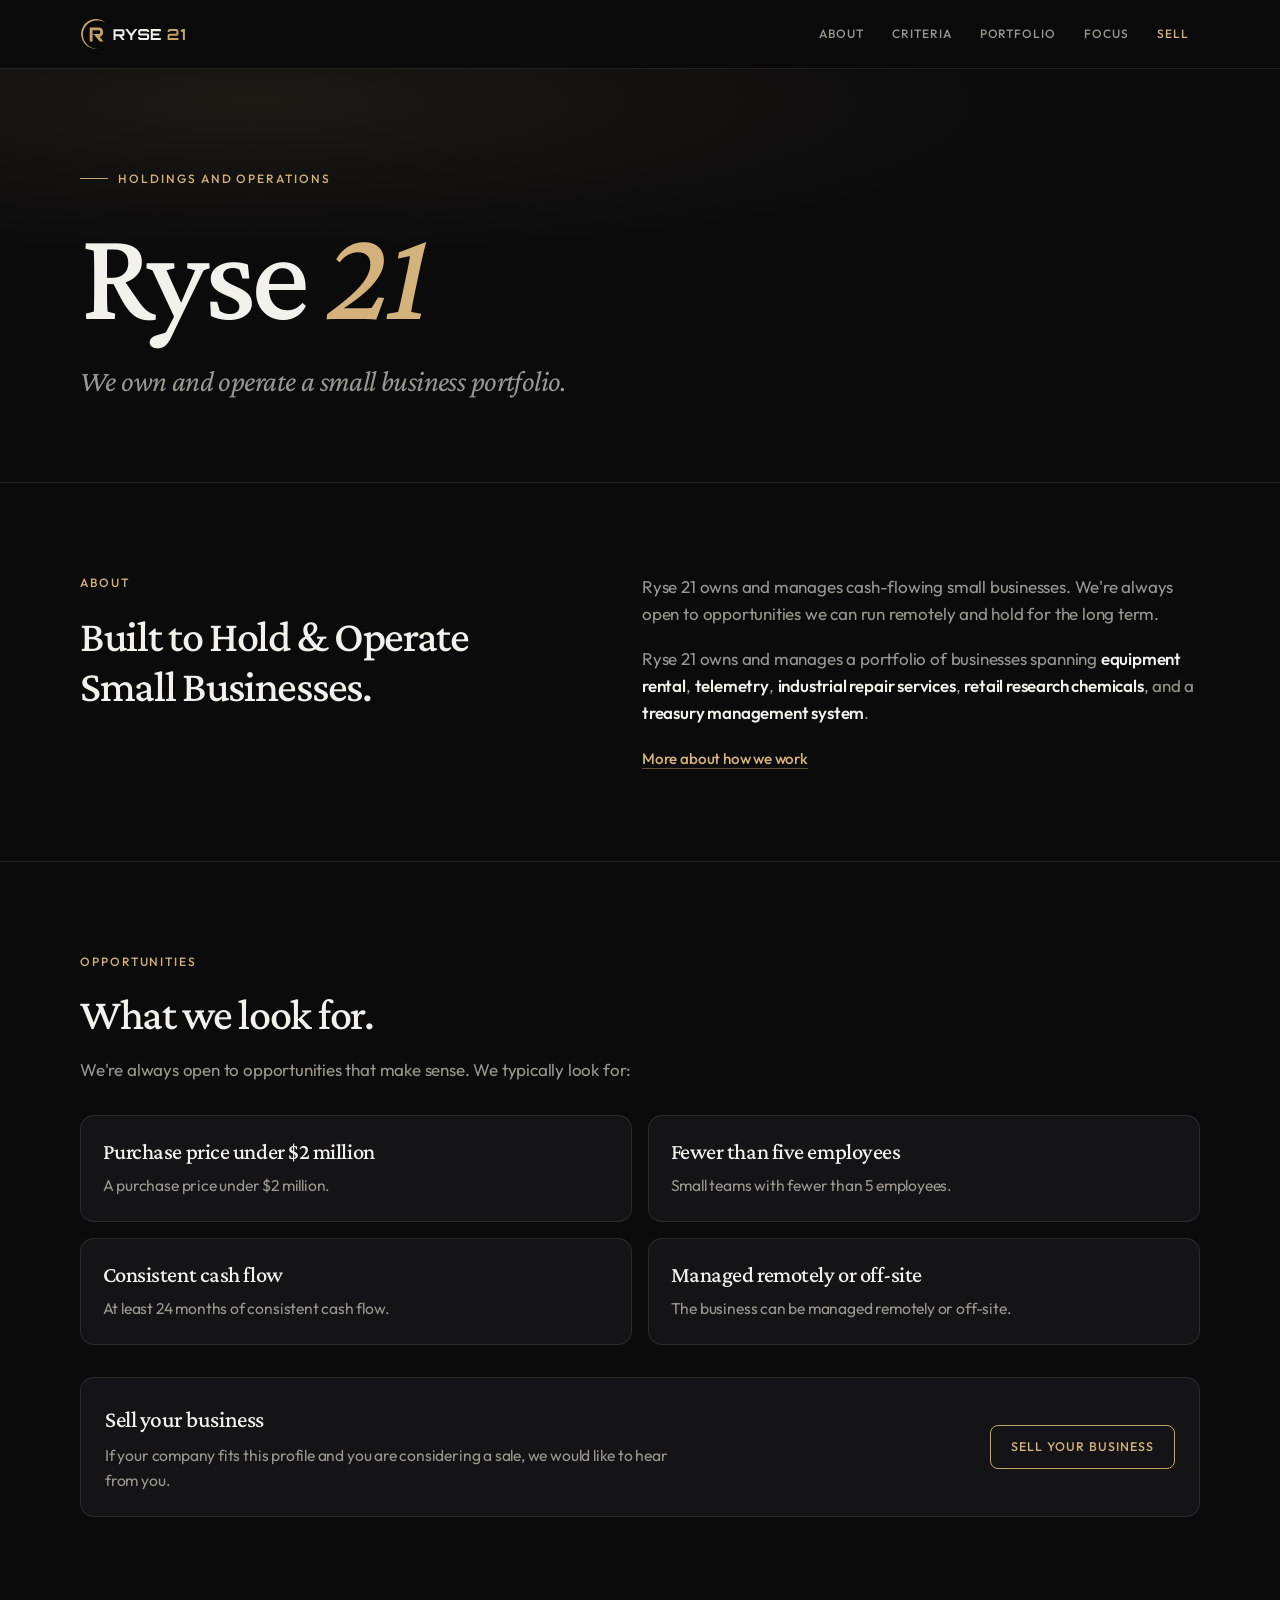
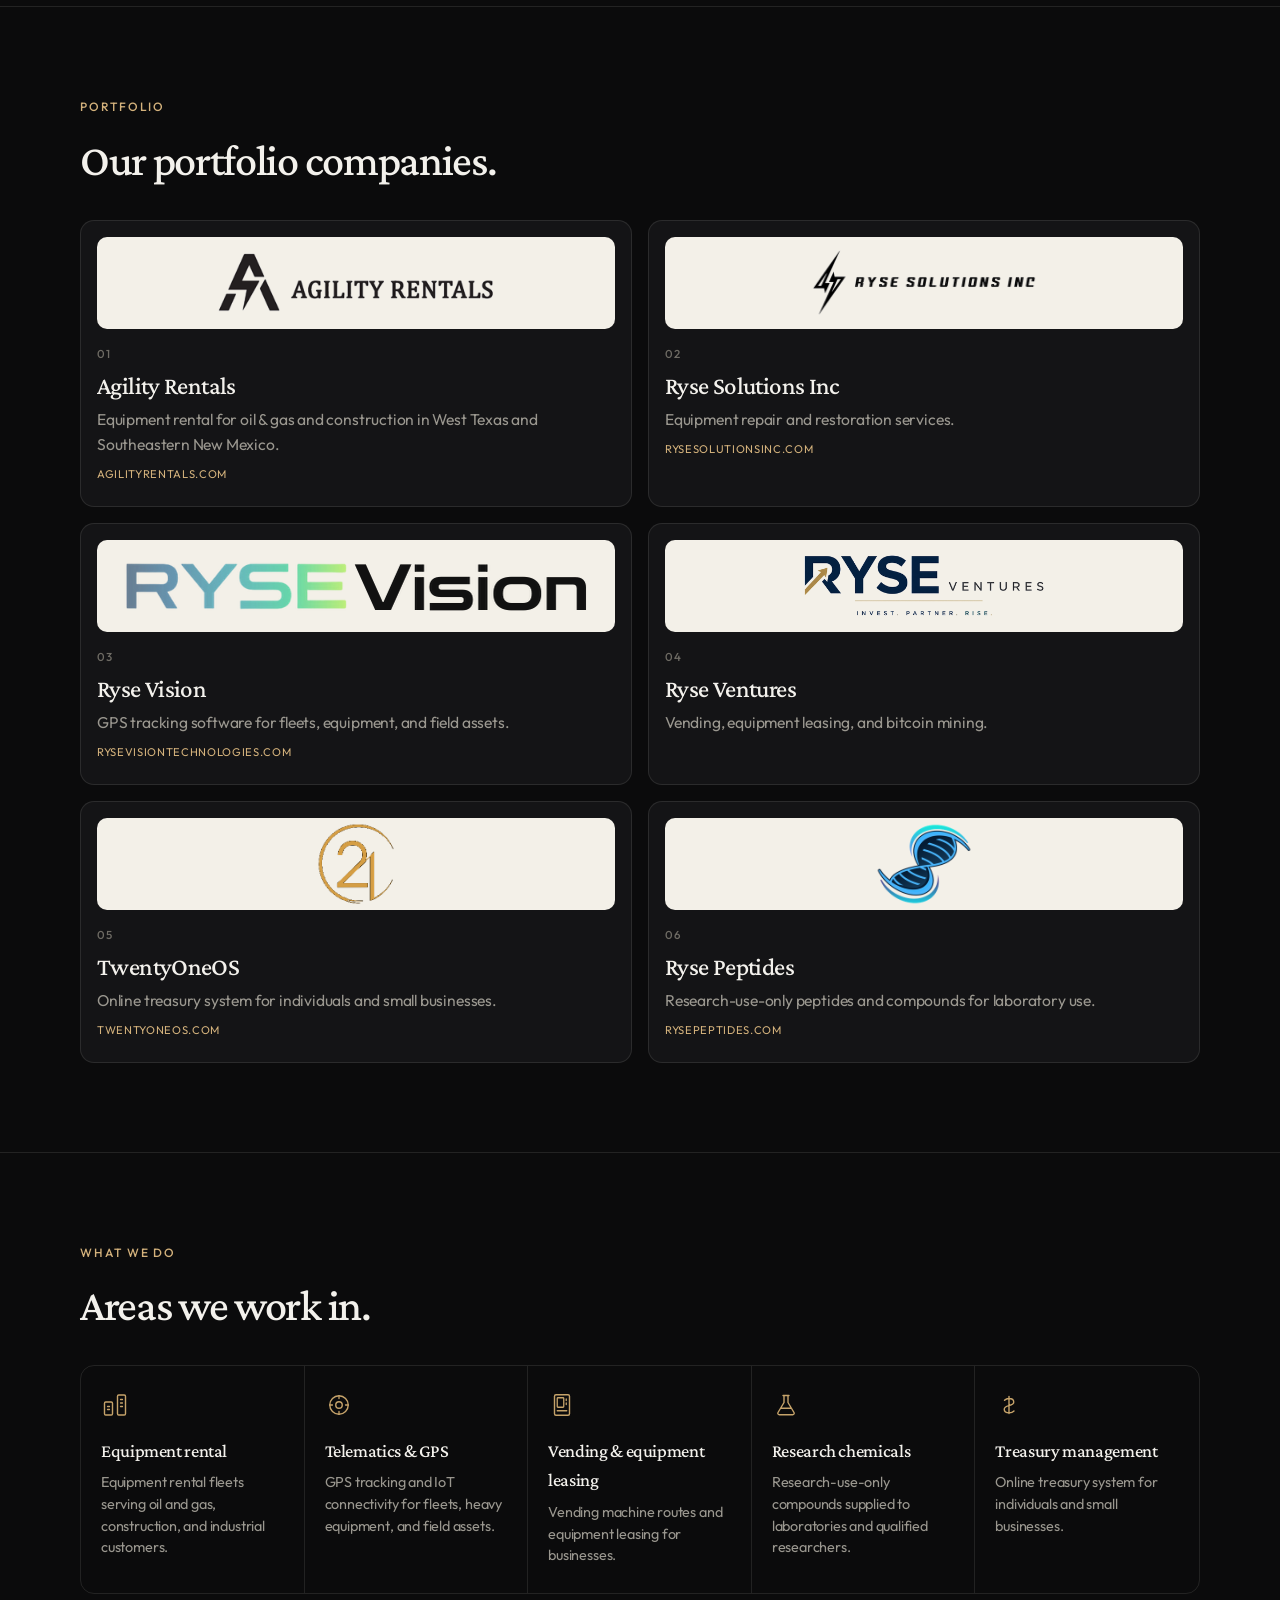
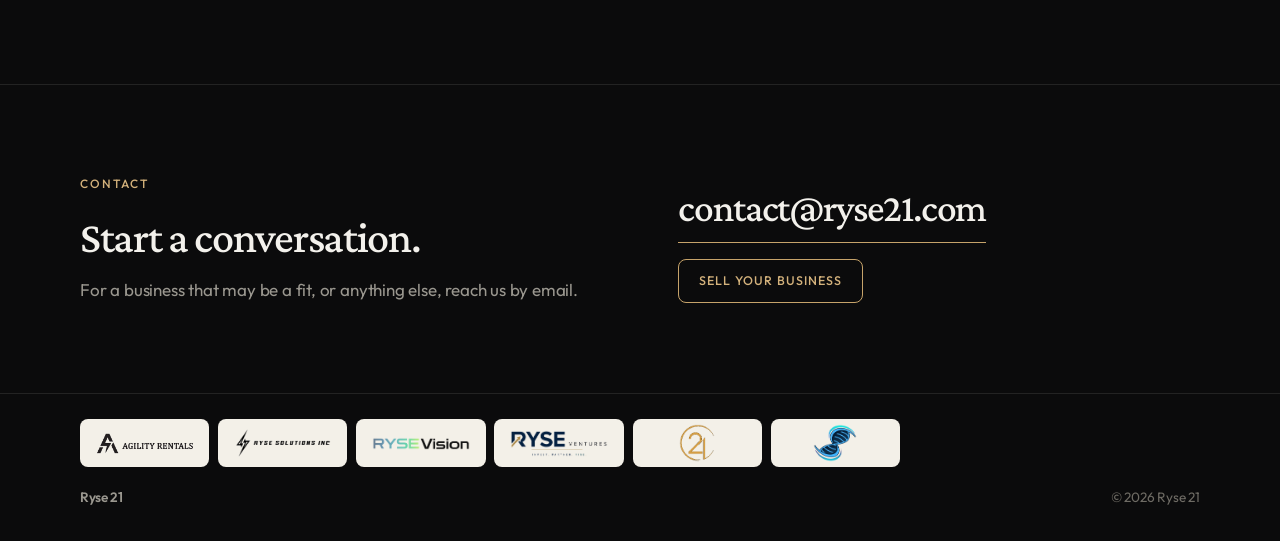
==== index.html @ 22814873 "Update tagline and about heading" ====
<!DOCTYPE html>
<html lang="en">
<head>
  <meta charset="utf-8">
  <meta name="viewport" content="width=device-width, initial-scale=1">
  <meta name="description" content="Ryse 21 owns and manages cash-flowing small businesses. We're always open to opportunities we can run remotely and hold for the long term.">
  <link rel="canonical" href="https://ryse21.com/">
  <meta property="og:title" content="Ryse 21">
  <meta property="og:description" content="Ryse 21 owns and manages cash-flowing small businesses. We're always open to opportunities we can run remotely and hold for the long term.">
  <meta property="og:url" content="https://ryse21.com/">
  <meta property="og:type" content="website">
  <meta property="og:site_name" content="Ryse 21">
  <meta name="twitter:card" content="summary">
  <meta name="twitter:title" content="Ryse 21">
  <meta name="twitter:description" content="Ryse 21 owns and manages cash-flowing small businesses. We're always open to opportunities we can run remotely and hold for the long term.">
  <title>Ryse 21</title>
  <link rel="icon" type="image/svg+xml" href="favicon.svg?v=2">
  <link rel="icon" type="image/png" sizes="32x32" href="favicon-32.png?v=2">
  <link rel="apple-touch-icon" sizes="180x180" href="apple-touch-icon.png?v=2">
  <link rel="stylesheet" href="styles.css">
</head>
<body>
  <header class="site-header">
    <div class="wrap header-inner">
      <a class="brand" href="#top" aria-label="Ryse 21 home">
        <img class="brand-logo" src="logo.svg" alt="Ryse 21" width="106" height="32">
      </a>
      <button type="button" class="nav-toggle" aria-expanded="false" aria-controls="site-nav" aria-label="Open menu">
        <span class="nav-toggle-bars" aria-hidden="true"></span>
      </button>
      <nav class="nav" id="site-nav" aria-label="Primary">
        <a href="about.html">About</a>
        <a href="#criteria">Criteria</a>
        <a href="#portfolio">Portfolio</a>
        <a href="#focus">Focus</a>
        <a class="nav-cta" href="sell.html">Sell</a>
      </nav>
    </div>
  </header>

  <main id="top">
    <section class="hero">
      <div class="wrap">
        <p class="hero-kicker">Holdings and operations</p>
        <h1 class="wordmark">Ryse <span class="num">21</span></h1>
        <p class="tagline">We own and operate a small business portfolio.</p>
      </div>
    </section>

    <section class="section" id="about">
      <div class="wrap about-grid">
        <div>
          <p class="section-label">About</p>
          <h2 class="section-title">Built to Hold &amp; Operate Small Businesses.</h2>
        </div>
        <div class="about-copy">
          <p>
            Ryse 21 owns and manages cash-flowing small businesses. We're always open to opportunities we can run remotely and hold for the long term.
          </p>
          <p>
            Ryse 21 owns and manages a portfolio of businesses spanning
            <strong>equipment rental</strong>, <strong>telemetry</strong>, <strong>industrial repair services</strong>, <strong>retail research chemicals</strong>, and a <strong>treasury management system</strong>.
          </p>
          <p><a class="text-link" href="about.html">More about how we work</a></p>
        </div>
      </div>
    </section>

    <section class="section" id="criteria">
      <div class="wrap">
        <p class="section-label">Opportunities</p>
        <h2 class="section-title">What we look for.</h2>
        <p class="criteria-lede">We're always open to opportunities that make sense. We typically look for:</p>

        <ul class="criteria-grid">
          <li class="criteria-item">
            <h3>Purchase price under $2 million</h3>
            <p>A purchase price under $2 million.</p>
          </li>
          <li class="criteria-item">
            <h3>Fewer than five employees</h3>
            <p>Small teams with fewer than 5 employees.</p>
          </li>
          <li class="criteria-item">
            <h3>Consistent cash flow</h3>
            <p>At least 24 months of consistent cash flow.</p>
          </li>
          <li class="criteria-item">
            <h3>Managed remotely or off-site</h3>
            <p>The business can be managed remotely or off-site.</p>
          </li>
        </ul>

        <div class="sell-block" id="sell">
          <div>
            <h3 class="sell-title">Sell your business</h3>
            <p>If your company fits this profile and you are considering a sale, we would like to hear from you.</p>
          </div>
          <a class="btn" href="sell.html">Sell your business</a>
        </div>
      </div>
    </section>

    <section class="section" id="portfolio">
      <div class="wrap">
        <div class="portfolio-head">
          <div>
            <p class="section-label">Portfolio</p>
            <h2 class="section-title">Our portfolio companies.</h2>
          </div>
        </div>

        <div class="cards">
          <a class="card" href="https://agilityrentals.com" rel="noopener noreferrer">
            <div class="card-logo">
              <img src="logos/agility-rentals.png" alt="Agility Rentals logo" width="350" height="83">
            </div>
            <div class="card-body">
              <span class="card-index">01</span>
              <h3>Agility Rentals</h3>
              <p>Equipment rental for oil &amp; gas and construction in West Texas and Southeastern New Mexico.</p>
              <span class="card-link">agilityrentals.com</span>
            </div>
          </a>

          <a class="card" href="https://rysesolutionsinc.com" rel="noopener noreferrer">
            <div class="card-logo">
              <img src="logos/ryse-solutions.png" alt="Ryse Solutions Inc logo" width="480" height="138">
            </div>
            <div class="card-body">
              <span class="card-index">02</span>
              <h3>Ryse Solutions Inc</h3>
              <p>Equipment repair and restoration services.</p>
              <span class="card-link">rysesolutionsinc.com</span>
            </div>
          </a>

          <a class="card" href="https://rysevisiontechnologies.com" rel="noopener noreferrer">
            <div class="card-logo">
              <img src="logos/ryse-vision.png" alt="Ryse Vision logo" width="480" height="58">
            </div>
            <div class="card-body">
              <span class="card-index">03</span>
              <h3>Ryse Vision</h3>
              <p>GPS tracking software for fleets, equipment, and field assets.</p>
              <span class="card-link">rysevisiontechnologies.com</span>
            </div>
          </a>

          <article class="card">
            <div class="card-logo">
              <img src="logos/ryse-ventures.png" alt="Ryse Ventures logo" width="480" height="146">
            </div>
            <div class="card-body">
              <span class="card-index">04</span>
              <h3>Ryse Ventures</h3>
              <p>Vending, equipment leasing, and bitcoin mining.</p>
            </div>
          </article>

          <a class="card" href="https://twentyoneos.com" rel="noopener noreferrer">
            <div class="card-logo is-dark">
              <img class="logo-square" src="logos/twentyoneos.png" alt="TwentyOneOS logo" width="189" height="200">
            </div>
            <div class="card-body">
              <span class="card-index">05</span>
              <h3>TwentyOneOS</h3>
              <p>Online treasury system for individuals and small businesses.</p>
              <span class="card-link">twentyoneos.com</span>
            </div>
          </a>

          <a class="card" href="https://rysepeptides.com" rel="noopener noreferrer">
            <div class="card-logo is-dark">
              <img class="logo-square" src="logos/ryse-peptides.png" alt="Ryse Peptides logo" width="230" height="200">
            </div>
            <div class="card-body">
              <span class="card-index">06</span>
              <h3>Ryse Peptides</h3>
              <p>Research-use-only peptides and compounds for laboratory use.</p>
              <span class="card-link">rysepeptides.com</span>
            </div>
          </a>
        </div>
      </div>
    </section>

    <section class="section" id="focus">
      <div class="wrap">
        <p class="section-label">What we do</p>
        <h2 class="section-title">Areas we work in.</h2>

        <div class="focus-grid">
          <article class="focus-item">
            <svg class="focus-icon" viewBox="0 0 28 28" fill="none" aria-hidden="true">
              <rect x="3.5" y="11" width="8" height="13" rx="1.25" stroke="currentColor" stroke-width="1.4"/>
              <rect x="16.5" y="4" width="8" height="20" rx="1.25" stroke="currentColor" stroke-width="1.4"/>
              <path d="M6.5 15.5H8.5M6.5 18.5H8.5M19.5 8.5H21.5M19.5 12H21.5M19.5 15.5H21.5" stroke="currentColor" stroke-width="1.3" stroke-linecap="round"/>
            </svg>
            <h3>Equipment rental</h3>
            <p>Equipment rental fleets serving oil and gas, construction, and industrial customers.</p>
          </article>

          <article class="focus-item">
            <svg class="focus-icon" viewBox="0 0 28 28" fill="none" aria-hidden="true">
              <circle cx="14" cy="14" r="9.25" stroke="currentColor" stroke-width="1.4"/>
              <circle cx="14" cy="14" r="3.25" stroke="currentColor" stroke-width="1.4"/>
              <path d="M14 4.75V7.5M14 20.5V23.25M4.75 14H7.5M20.5 14H23.25" stroke="currentColor" stroke-width="1.3" stroke-linecap="round"/>
            </svg>
            <h3>Telematics &amp; GPS</h3>
            <p>GPS tracking and IoT connectivity for fleets, heavy equipment, and field assets.</p>
          </article>

          <article class="focus-item">
            <svg class="focus-icon" viewBox="0 0 28 28" fill="none" aria-hidden="true">
              <rect x="6.5" y="3.75" width="15" height="20.5" rx="1.5" stroke="currentColor" stroke-width="1.4"/>
              <rect x="9.25" y="6.75" width="6.5" height="9.5" rx="0.75" stroke="currentColor" stroke-width="1.3"/>
              <path d="M18.25 8V9.5M18.25 12V13.5M9.25 19.75H18.75" stroke="currentColor" stroke-width="1.3" stroke-linecap="round"/>
            </svg>
            <h3>Vending &amp; equipment leasing</h3>
            <p>Vending machine routes and equipment leasing for businesses.</p>
          </article>

          <article class="focus-item">
            <svg class="focus-icon" viewBox="0 0 28 28" fill="none" aria-hidden="true">
              <path d="M11 4.5H17M12 4.5V11.5L6 21.5A1.5 1.5 0 0 0 7.3 23.75H20.7A1.5 1.5 0 0 0 22 21.5L16 11.5V4.5M8.6 17.25H19.4" stroke="currentColor" stroke-width="1.4" stroke-linecap="round" stroke-linejoin="round"/>
            </svg>
            <h3>Research chemicals</h3>
            <p>Research-use-only compounds supplied to laboratories and qualified researchers.</p>
          </article>

          <article class="focus-item">
            <svg class="focus-icon" viewBox="0 0 28 28" fill="none" aria-hidden="true">
              <path d="M14 5.5V22.5M9.5 9.25c1.1-1.15 2.55-1.75 4.5-1.75 2.85 0 4.75 1.45 4.75 3.55 0 4.85-9.5 2.3-9.5 7.15 0 2.15 2.05 3.7 5 3.7 2.05 0 3.6-.65 4.75-1.85" stroke="currentColor" stroke-width="1.4" stroke-linecap="round"/>
            </svg>
            <h3>Treasury management</h3>
            <p>Online treasury system for individuals and small businesses.</p>
          </article>
        </div>
      </div>
    </section>

    <section class="section" id="contact">
      <div class="wrap contact-block">
        <div>
          <p class="section-label">Contact</p>
          <h2 class="section-title">Start a conversation.</h2>
          <p class="contact-lede">For a business that may be a fit, or anything else, reach us by email.</p>
        </div>
        <div class="contact-actions">
          <a class="email-link" href="mailto:contact@ryse21.com">contact@ryse21.com</a>
          <a class="btn" href="sell.html">Sell your business</a>
        </div>
      </div>
    </section>
  </main>

  <footer class="site-footer">
    <div class="wrap">
      <div class="footer-logos" aria-label="Our portfolio companies">
        <span class="footer-logo-tile"><img src="logos/agility-rentals.png" alt="Agility Rentals" width="350" height="83"></span>
        <span class="footer-logo-tile"><img src="logos/ryse-solutions.png" alt="Ryse Solutions Inc" width="480" height="138"></span>
        <span class="footer-logo-tile"><img src="logos/ryse-vision.png" alt="Ryse Vision" width="480" height="58"></span>
        <span class="footer-logo-tile"><img src="logos/ryse-ventures.png" alt="Ryse Ventures" width="480" height="146"></span>
        <span class="footer-logo-tile is-dark"><img class="logo-square" src="logos/twentyoneos.png" alt="TwentyOneOS" width="189" height="200"></span>
        <span class="footer-logo-tile is-dark"><img class="logo-square" src="logos/ryse-peptides.png" alt="Ryse Peptides" width="230" height="200"></span>
      </div>
      <div class="footer-inner">
        <span class="footer-brand">Ryse 21</span>
        <p>&copy; 2026 Ryse 21</p>
      </div>
    </div>
  </footer>
  <script>
    (function () {
      var header = document.querySelector(".site-header");
      var btn = document.querySelector(".nav-toggle");
      var nav = document.getElementById("site-nav");
      if (!header || !btn || !nav) return;
      function setOpen(open) {
        header.classList.toggle("is-nav-open", open);
        btn.setAttribute("aria-expanded", open ? "true" : "false");
        btn.setAttribute("aria-label", open ? "Close menu" : "Open menu");
      }
      btn.addEventListener("click", function () {
        setOpen(btn.getAttribute("aria-expanded") !== "true");
      });
      nav.querySelectorAll("a").forEach(function (link) {
        link.addEventListener("click", function () { setOpen(false); });
      });
    })();
  </script>
  <script data-goatcounter="https://ryse21.goatcounter.com/count" async src="//gc.zgo.at/count.js"></script>
</body>
</html>
---- styles.css ----
/* Ryse 21 — draft site styles. Plain CSS, no build step. */

@font-face {
  font-family: "Outfit";
  src: url("fonts/Outfit-Variable.ttf") format("truetype");
  font-weight: 100 900;
  font-style: normal;
  font-display: swap;
}

@font-face {
  font-family: "Crimson Pro";
  src: url("fonts/CrimsonPro-Variable.ttf") format("truetype");
  font-weight: 200 900;
  font-style: normal;
  font-display: swap;
}

@font-face {
  font-family: "Crimson Pro";
  src: url("fonts/CrimsonPro-Italic-Variable.ttf") format("truetype");
  font-weight: 200 900;
  font-style: italic;
  font-display: swap;
}

:root {
  --bg: #0b0b0c;
  --bg-elev: #141416;
  --bg-elev-hover: #1b1b1e;
  --ink: #f3f1ec;
  --ink-muted: #9a978f;
  --ink-soft: #6e6b64;
  --line: rgba(243, 241, 236, 0.1);
  --line-strong: rgba(243, 241, 236, 0.18);
  --gold: #c6a36a;
  --gold-text: #d4b27c;
  --tile: #f3f0e8;
  --tile-dark: #0c0c0e;
  --max: 1120px;
  --pad: clamp(1.15rem, 4.5vw, 2.5rem);
  --font-display: "Crimson Pro", "Instrument Serif", Georgia, serif;
  --font-body: "Outfit", "Geist", "Instrument Sans", system-ui, sans-serif;
}

*,
*::before,
*::after {
  box-sizing: border-box;
  margin: 0;
  padding: 0;
}

html {
  scroll-behavior: smooth;
  overflow-x: clip;
}

body {
  background: var(--bg);
  color: var(--ink);
  font-family: var(--font-body);
  font-size: 17px;
  line-height: 1.6;
  letter-spacing: -0.011em;
  -webkit-font-smoothing: antialiased;
  text-rendering: optimizeLegibility;
  overflow-x: clip;
  min-width: 0;
}

img,
svg {
  display: block;
  max-width: 100%;
  height: auto;
}

a {
  color: inherit;
  text-decoration: none;
}

.wrap {
  width: min(var(--max), calc(100% - var(--pad) * 2));
  margin-inline: auto;
  min-width: 0;
}

/* Header */

.site-header {
  position: sticky;
  top: 0;
  z-index: 20;
  backdrop-filter: blur(16px);
  -webkit-backdrop-filter: blur(16px);
  background: rgba(11, 11, 12, 0.86);
  border-bottom: 1px solid var(--line);
}

.header-inner {
  display: flex;
  align-items: center;
  justify-content: space-between;
  min-height: 4.25rem;
  gap: 1rem;
  position: relative;
}

.brand {
  display: inline-flex;
  align-items: center;
  min-height: 44px;
  flex-shrink: 0;
}

.brand-logo {
  height: 32px;
  width: auto;
  flex-shrink: 0;
}

.nav-toggle {
  display: none;
  cursor: pointer;
  width: 44px;
  height: 44px;
  align-items: center;
  justify-content: center;
  border-radius: 8px;
  border: 1px solid var(--line);
  background: transparent;
  color: var(--ink);
  padding: 0;
  flex-shrink: 0;
}

.nav-toggle-bars,
.nav-toggle-bars::before,
.nav-toggle-bars::after {
  display: block;
  width: 18px;
  height: 1.5px;
  background: var(--ink);
  border-radius: 1px;
  position: relative;
}

.nav-toggle-bars::before,
.nav-toggle-bars::after {
  content: "";
  position: absolute;
  left: 0;
}

.nav-toggle-bars::before { top: -6px; }
.nav-toggle-bars::after { top: 6px; }

.site-header.is-nav-open .nav-toggle-bars { background: transparent; }
.site-header.is-nav-open .nav-toggle-bars::before {
  top: 0;
  transform: rotate(45deg);
}
.site-header.is-nav-open .nav-toggle-bars::after {
  top: 0;
  transform: rotate(-45deg);
}

.nav {
  display: flex;
  align-items: center;
  gap: 0.35rem 0.35rem;
}

.nav a {
  display: inline-flex;
  align-items: center;
  justify-content: center;
  min-height: 44px;
  padding: 0.35rem 0.7rem;
  font-size: 0.75rem;
  font-weight: 500;
  letter-spacing: 0.08em;
  text-transform: uppercase;
  color: var(--ink-muted);
  transition: color 0.2s ease;
  white-space: nowrap;
}

.nav a:hover,
.nav a:focus-visible {
  color: var(--ink);
}

.nav-cta {
  color: var(--gold-text) !important;
}

/* Hero */

.hero {
  position: relative;
  overflow: hidden;
  padding: clamp(3.5rem, 10vh, 7.25rem) 0 clamp(3.25rem, 9vh, 6.5rem);
  border-bottom: 1px solid var(--line);
}

.hero::before {
  content: "";
  position: absolute;
  inset: -20% 10% auto -10%;
  height: 70%;
  background: radial-gradient(ellipse at 30% 40%, rgba(198, 163, 106, 0.09), transparent 62%);
  pointer-events: none;
}

.hero-kicker {
  display: inline-flex;
  align-items: center;
  gap: 0.65rem;
  margin-bottom: 1.5rem;
  font-size: 0.75rem;
  font-weight: 500;
  letter-spacing: 0.16em;
  text-transform: uppercase;
  color: var(--gold-text);
}

.hero-kicker::before {
  content: "";
  width: 1.75rem;
  height: 1px;
  background: var(--gold);
  flex-shrink: 0;
}

.wordmark {
  font-family: var(--font-display);
  font-weight: 500;
  font-size: clamp(3.15rem, 14vw, 8.25rem);
  line-height: 0.95;
  letter-spacing: -0.035em;
  color: var(--ink);
  overflow-wrap: anywhere;
}

.wordmark .num {
  color: var(--gold-text);
  font-style: italic;
  font-weight: 500;
}

.tagline {
  margin-top: 1.5rem;
  max-width: 22em;
  font-family: var(--font-display);
  font-weight: 400;
  font-style: italic;
  font-size: clamp(1.25rem, 3.6vw, 1.85rem);
  line-height: 1.35;
  letter-spacing: -0.02em;
  color: var(--ink-muted);
}

/* Sections */

.section {
  padding: clamp(3.15rem, 7vw, 5.75rem) 0;
  border-bottom: 1px solid var(--line);
}

.section-label {
  margin-bottom: 1.15rem;
  font-size: 0.75rem;
  font-weight: 500;
  letter-spacing: 0.16em;
  text-transform: uppercase;
  color: var(--gold-text);
}

.section-title {
  font-family: var(--font-display);
  font-weight: 500;
  font-size: clamp(1.7rem, 4.2vw, 2.75rem);
  line-height: 1.15;
  letter-spacing: -0.03em;
  overflow-wrap: break-word;
}

/* About */

.about-grid {
  display: grid;
  grid-template-columns: 1fr 1.15fr;
  gap: clamp(1.5rem, 6vw, 5rem);
  align-items: start;
}

.about-copy p {
  color: var(--ink-muted);
  font-size: 1.0625rem;
  max-width: 38em;
}

.about-copy p + p {
  margin-top: 1.1rem;
}

.about-copy strong {
  color: var(--ink);
  font-weight: 550;
}

/* Criteria */

.criteria-lede {
  margin-top: 1rem;
  max-width: 38em;
  color: var(--ink-muted);
  font-size: 1.0625rem;
}

.criteria-grid {
  list-style: none;
  display: grid;
  grid-template-columns: repeat(2, 1fr);
  gap: 1rem;
  margin-top: 2rem;
}

.criteria-item {
  background: var(--bg-elev);
  border: 1px solid var(--line);
  border-radius: 14px;
  padding: 1.35rem 1.35rem 1.45rem;
  min-width: 0;
}

.criteria-item h3 {
  font-family: var(--font-display);
  font-weight: 500;
  font-size: clamp(1.15rem, 2.4vw, 1.4rem);
  letter-spacing: -0.02em;
  line-height: 1.25;
  margin-bottom: 0.45rem;
}

.criteria-item p {
  color: var(--ink-muted);
  font-size: 0.98rem;
}

.sell-block {
  display: flex;
  align-items: center;
  justify-content: space-between;
  gap: 1.25rem 2rem;
  margin-top: 2rem;
  padding: 1.4rem 1.5rem;
  background: var(--bg-elev);
  border: 1px solid var(--line);
  border-radius: 14px;
}

.sell-title {
  font-family: var(--font-display);
  font-weight: 500;
  font-size: 1.45rem;
  letter-spacing: -0.02em;
  margin-bottom: 0.35rem;
}

.sell-block p {
  color: var(--ink-muted);
  font-size: 0.98rem;
  max-width: 36em;
}

.btn {
  display: inline-flex;
  align-items: center;
  justify-content: center;
  min-height: 44px;
  padding: 0.7rem 1.25rem;
  border: 1px solid var(--gold);
  border-radius: 8px;
  color: var(--gold-text);
  font-size: 0.78rem;
  font-weight: 500;
  letter-spacing: 0.08em;
  text-transform: uppercase;
  white-space: nowrap;
  flex-shrink: 0;
  transition: background 0.2s ease, color 0.2s ease;
}

.btn:hover,
.btn:focus-visible {
  background: var(--gold);
  color: #16140f;
}

/* Portfolio */

.portfolio-head {
  display: flex;
  justify-content: space-between;
  align-items: end;
  gap: 1.25rem 2rem;
  margin-bottom: 2.15rem;
}

.portfolio-lede {
  max-width: 26em;
  color: var(--ink-muted);
  font-size: 1rem;
}

.cards {
  display: grid;
  grid-template-columns: repeat(2, 1fr);
  gap: 1rem;
}

.card {
  background: var(--bg-elev);
  border: 1px solid var(--line);
  border-radius: 14px;
  padding: 1rem 1rem 1.35rem;
  min-width: 0;
  display: flex;
  flex-direction: column;
  gap: 1.05rem;
  transition: border-color 0.2s ease, background 0.2s ease;
}

a.card:hover,
a.card:focus-visible {
  background: var(--bg-elev-hover);
  border-color: var(--line-strong);
}

.card-logo,
.card-logo.is-dark {
  display: flex;
  align-items: center;
  justify-content: center;
  height: 5.75rem;
  padding: 0.7rem 0.9rem;
  border-radius: 10px;
  background: #f3f0e8;
  overflow: hidden;
}

.card-logo img {
  max-width: 100%;
  max-height: 4.15rem;
  width: auto;
  height: auto;
  object-fit: contain;
}

.card-index {
  display: block;
  margin-bottom: 0.45rem;
  font-size: 0.72rem;
  font-weight: 500;
  letter-spacing: 0.12em;
  color: var(--ink-soft);
}

.card h3 {
  font-family: var(--font-display);
  font-weight: 500;
  font-size: clamp(1.25rem, 2.4vw, 1.55rem);
  letter-spacing: -0.025em;
  line-height: 1.2;
}

.card p {
  margin-top: 0.4rem;
  color: var(--ink-muted);
  font-size: 0.98rem;
  overflow-wrap: break-word;
}

.card-link {
  display: block;
  margin-top: 0.55rem;
  font-size: 0.7rem;
  font-style: normal;
  letter-spacing: 0.06em;
  text-transform: uppercase;
  color: var(--gold-text);
  overflow-wrap: anywhere;
}

/* Focus */

.focus-grid {
  display: grid;
  grid-template-columns: repeat(4, 1fr);
  gap: 0;
  margin-top: 2.15rem;
  border: 1px solid var(--line);
  border-radius: 14px;
  overflow: hidden;
}

.focus-item {
  padding: 1.55rem 1.25rem 1.65rem;
  border-right: 1px solid var(--line);
  min-width: 0;
}

.focus-item:last-child {
  border-right: none;
}

.focus-icon {
  width: 28px;
  height: 28px;
  margin-bottom: 1.1rem;
  color: var(--gold);
}

.focus-item h3 {
  font-family: var(--font-display);
  font-weight: 500;
  font-size: 1.15rem;
  letter-spacing: -0.02em;
  margin-bottom: 0.4rem;
}

.focus-item p {
  color: var(--ink-muted);
  font-size: 0.9rem;
  line-height: 1.5;
}

/* Contact */

.contact-block {
  display: grid;
  grid-template-columns: 1fr 1fr;
  gap: clamp(1.5rem, 6vw, 5rem);
  align-items: end;
}

.contact-lede {
  margin-top: 0.85rem;
  color: var(--ink-muted);
  max-width: 32em;
}

.contact-actions {
  display: flex;
  flex-direction: column;
  align-items: flex-start;
  gap: 1rem;
  min-width: 0;
}

.email-link {
  display: inline-flex;
  align-items: center;
  min-height: 44px;
  font-family: var(--font-display);
  font-weight: 500;
  font-size: clamp(1.35rem, 5.5vw, 2.45rem);
  letter-spacing: -0.03em;
  color: var(--ink);
  border-bottom: 1px solid var(--gold);
  padding: 0.15rem 0;
  transition: color 0.2s ease;
  overflow-wrap: anywhere;
  max-width: 100%;
}

.email-link:hover,
.email-link:focus-visible {
  color: var(--gold-text);
}

/* Footer */

.site-footer {
  padding: 1.6rem 0 2rem;
}

.footer-logos {
  display: flex;
  flex-wrap: wrap;
  align-items: center;
  gap: 0.55rem;
  margin-bottom: 1.25rem;
}

.footer-logo-tile,
.footer-logo-tile.is-dark {
  display: inline-flex;
  align-items: center;
  justify-content: center;
  height: 44px;
  min-width: 72px;
  padding: 0.35rem 0.55rem;
  background: #f3f0e8;
  border-radius: 8px;
}

.footer-logo-tile img {
  max-height: 28px;
  max-width: 92px;
  width: auto;
  height: auto;
  object-fit: contain;
}

.footer-inner {
  display: flex;
  justify-content: space-between;
  align-items: center;
  gap: 1rem;
  color: var(--ink-soft);
  font-size: 0.85rem;
}

.footer-brand {
  font-family: var(--font-body);
  font-weight: 600;
  letter-spacing: -0.03em;
  color: var(--ink-muted);
}

/* Responsive */

@media (max-width: 900px) {
  .about-grid,
  .contact-block,
  .criteria-grid,
  .portfolio-head {
    grid-template-columns: 1fr;
  }

  .portfolio-head {
    flex-direction: column;
    align-items: flex-start;
  }

  .focus-grid {
    grid-template-columns: 1fr 1fr;
  }

  .focus-item:nth-child(2n) {
    border-right: none;
  }

  .focus-item:nth-child(1),
  .focus-item:nth-child(2) {
    border-bottom: 1px solid var(--line);
  }

  .sell-block {
    flex-direction: column;
    align-items: flex-start;
  }

  .nav-toggle {
    display: inline-flex;
  }

  .nav {
    display: none;
    position: absolute;
    top: 100%;
    left: 50%;
    transform: translateX(-50%);
    width: 100vw;
    flex-direction: column;
    align-items: stretch;
    gap: 0;
    padding: 0.5rem var(--pad) 0.85rem;
    background: #101012;
    border-bottom: 1px solid var(--line);
    box-shadow: 0 16px 32px rgba(0, 0, 0, 0.45);
    z-index: 30;
  }

  .site-header.is-nav-open .nav {
    display: flex;
  }

  .site-header.is-nav-open {
    background: #0b0b0c;
  }

  .nav a {
    justify-content: flex-start;
    min-height: 48px;
    width: 100%;
    padding: 0.75rem 0.15rem;
    border-bottom: 1px solid var(--line);
    font-size: 0.85rem;
  }

  .nav a:last-child {
    border-bottom: none;
  }
}

@media (max-width: 700px) {
  .cards,
  .focus-grid,
  .criteria-grid {
    grid-template-columns: 1fr;
  }

  .focus-item {
    border-right: none;
    border-bottom: 1px solid var(--line);
  }

  .focus-item:last-child {
    border-bottom: none;
  }

  .wordmark {
    font-size: clamp(3rem, 17vw, 4.75rem);
  }

  .tagline {
    max-width: none;
  }

  .footer-inner {
    flex-direction: column;
    align-items: flex-start;
  }

  .btn {
    width: 100%;
  }
}

@media (prefers-reduced-motion: reduce) {
  html {
    scroll-behavior: auto;
  }
}

/* Square logos: fill more of the tile so they read the same size as wide logos */
.card-logo img.logo-square {
  max-height: 5.25rem;
}
.card-logo:has(img.logo-square) {
  padding-top: 0.25rem;
  padding-bottom: 0.25rem;
}
.footer-logo-tile img.logo-square {
  max-height: 38px;
}
.footer-logo-tile:has(img.logo-square) {
  padding-top: 3px;
  padding-bottom: 3px;
}

/* Footer: equal-size logo tiles */
.footer-logos {
  display: grid;
  grid-template-columns: repeat(6, minmax(0, 1fr));
  max-width: 820px;
}
.footer-logo-tile,
.footer-logo-tile.is-dark {
  width: 100%;
  min-width: 0;
  height: 48px;
}
.footer-logo-tile img {
  max-width: 88%;
}
@media (max-width: 640px) {
  .footer-logos {
    grid-template-columns: repeat(3, minmax(0, 1fr));
  }
}

/* Focus grid with five areas */
.focus-grid {
  grid-template-columns: repeat(5, 1fr);
}
@media (max-width: 900px) {
  .focus-grid {
    grid-template-columns: 1fr 1fr;
  }
  .focus-item:nth-child(3),
  .focus-item:nth-child(4) {
    border-bottom: 1px solid var(--line);
  }
  .focus-item:nth-child(5) {
    grid-column: 1 / -1;
  }
}
@media (max-width: 700px) {
  .focus-grid {
    grid-template-columns: 1fr;
  }
  .focus-item:nth-child(5) {
    grid-column: auto;
  }
}

/* Interior pages */

.page-hero {
  padding: clamp(2.5rem, 7vh, 4.5rem) 0 clamp(2.25rem, 6vh, 3.75rem);
}

.page-title {
  font-family: var(--font-display);
  font-weight: 500;
  font-size: clamp(2rem, 5.5vw, 3.5rem);
  line-height: 1.1;
  letter-spacing: -0.03em;
  overflow-wrap: break-word;
}

.page-lede {
  margin-top: 1.15rem;
  max-width: 36em;
  color: var(--ink-muted);
  font-size: 1.0625rem;
}

.page-prose {
  max-width: 42rem;
}

.page-prose p {
  margin-top: 1.1rem;
  color: var(--ink-muted);
  font-size: 1.0625rem;
}

.page-prose .section-title {
  margin-bottom: 0.25rem;
}

.text-link {
  color: var(--gold-text);
  border-bottom: 1px solid rgba(198, 163, 106, 0.45);
  font-size: 0.95rem;
  font-weight: 500;
}

.text-link:hover,
.text-link:focus-visible {
  color: var(--ink);
  border-bottom-color: var(--gold);
}

.nav a[aria-current="page"] {
  color: var(--ink);
}

/* Sell form */

.form-wrap {
  max-width: 44rem;
}

.form-grid {
  display: grid;
  grid-template-columns: 1fr 1fr;
  gap: 1.1rem 1.25rem;
}

.form-field {
  display: flex;
  flex-direction: column;
  gap: 0.4rem;
  min-width: 0;
}

.form-field-full {
  grid-column: 1 / -1;
}

.form-field label {
  font-size: 0.72rem;
  font-weight: 500;
  letter-spacing: 0.08em;
  text-transform: uppercase;
  color: var(--ink-muted);
}

.form-optional {
  font-weight: 400;
  letter-spacing: 0.02em;
  text-transform: none;
  color: var(--ink-soft);
}

.sell-form input,
.sell-form select,
.sell-form textarea {
  width: 100%;
  min-height: 44px;
  padding: 0.7rem 0.85rem;
  background: var(--bg-elev);
  border: 1px solid var(--line);
  border-radius: 8px;
  color: var(--ink);
  font-family: var(--font-body);
  font-size: 1rem;
  letter-spacing: -0.011em;
  color-scheme: dark;
}

.sell-form textarea {
  min-height: 8.5rem;
  resize: vertical;
  line-height: 1.5;
}

.sell-form input:focus,
.sell-form select:focus,
.sell-form textarea:focus {
  outline: none;
  border-color: var(--gold);
}

.sell-form.is-validated input:invalid,
.sell-form.is-validated select:invalid,
.sell-form.is-validated textarea:invalid {
  border-color: #c47a6a;
}

.form-note {
  margin-top: 1.25rem;
  color: var(--ink-soft);
  font-size: 0.92rem;
  max-width: 40em;
}

.form-error {
  margin-top: 0.75rem;
  color: #e0a090;
  font-size: 0.92rem;
}

.form-actions {
  margin-top: 1.35rem;
}

@media (max-width: 700px) {
  .form-grid {
    grid-template-columns: 1fr;
  }
}
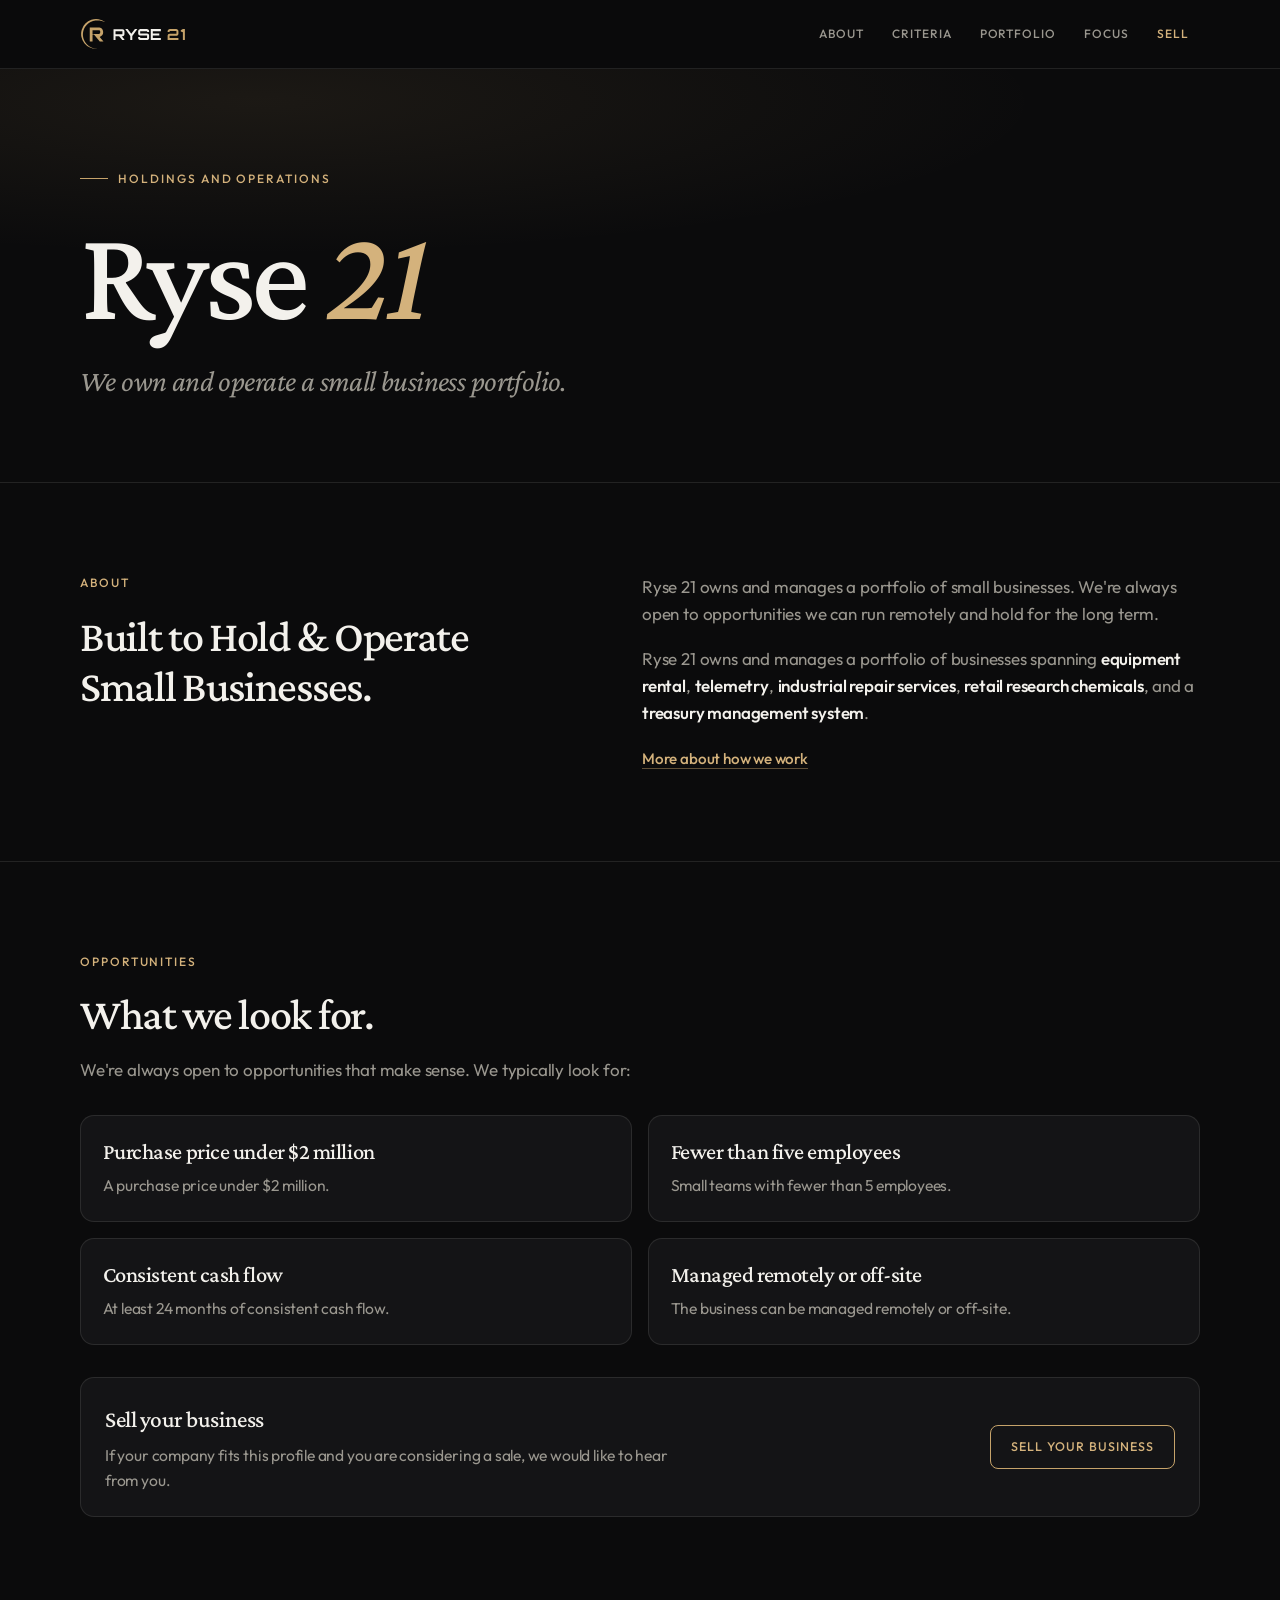
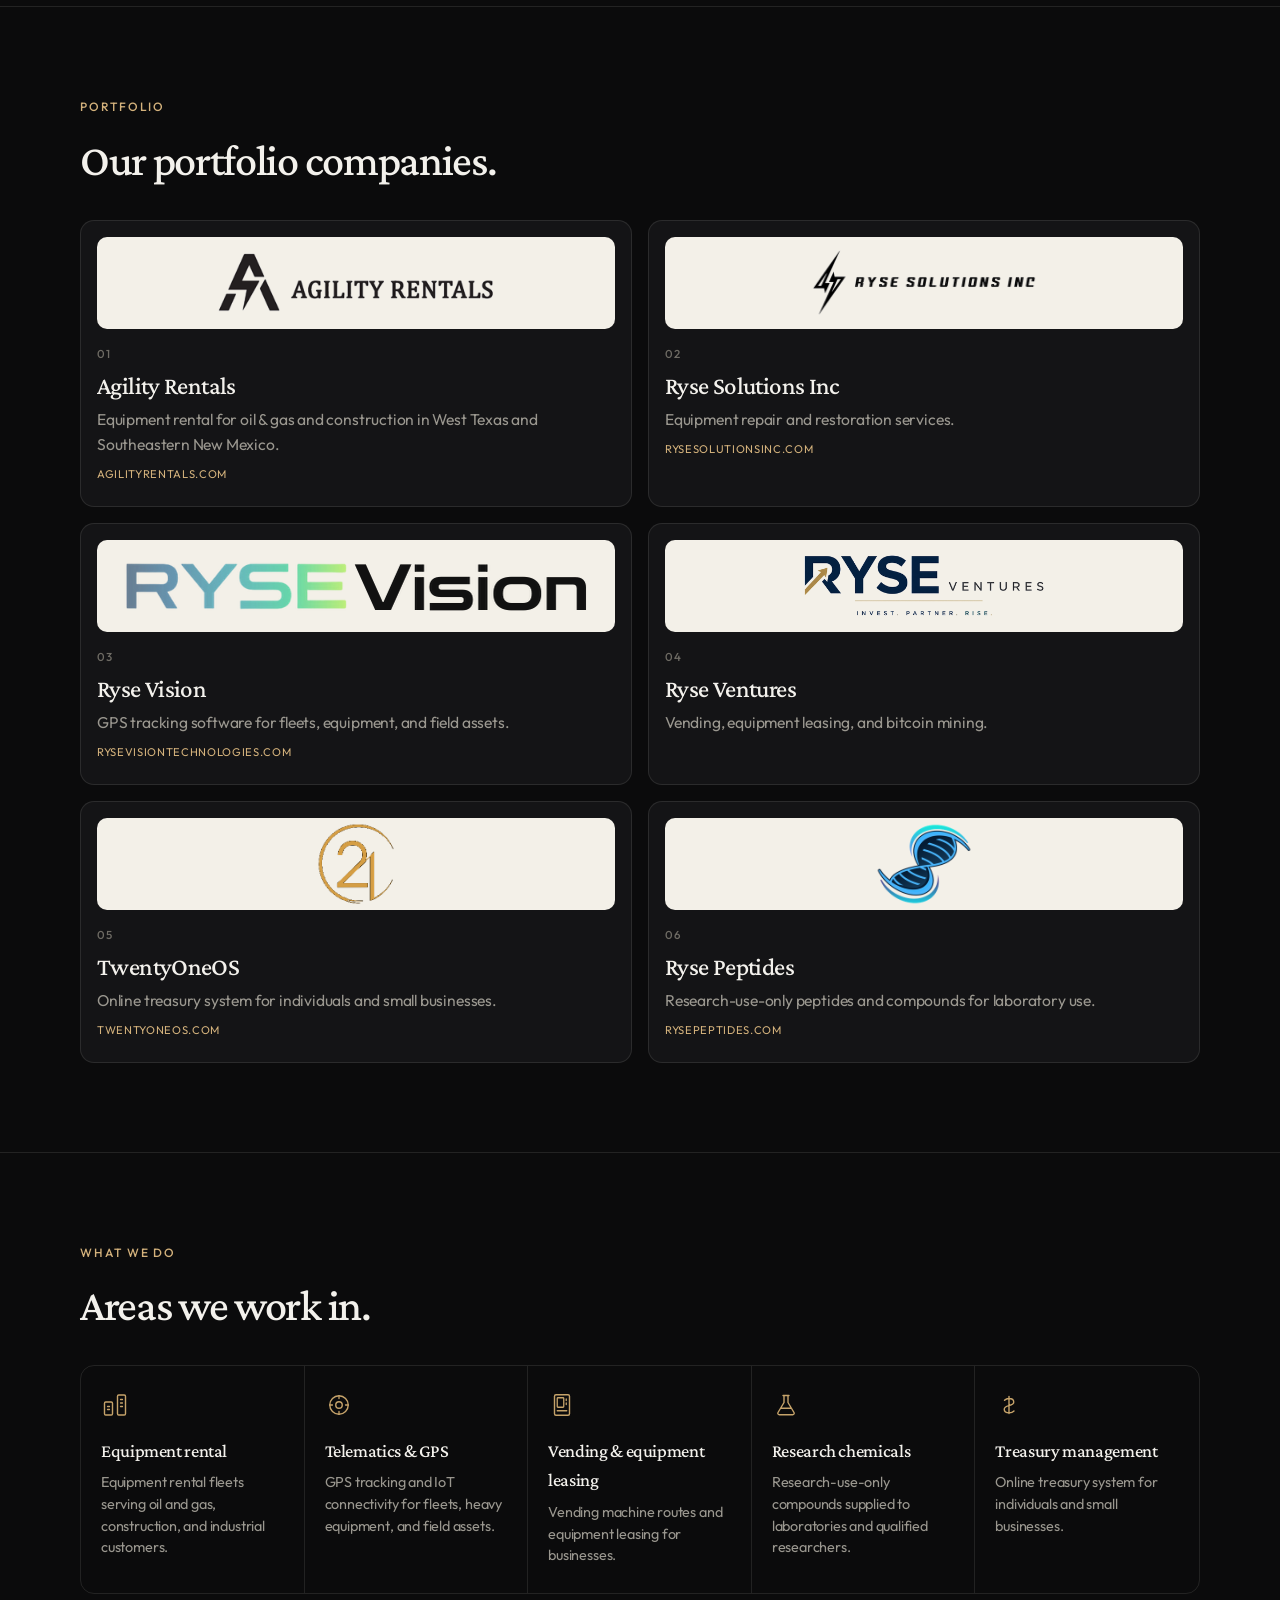
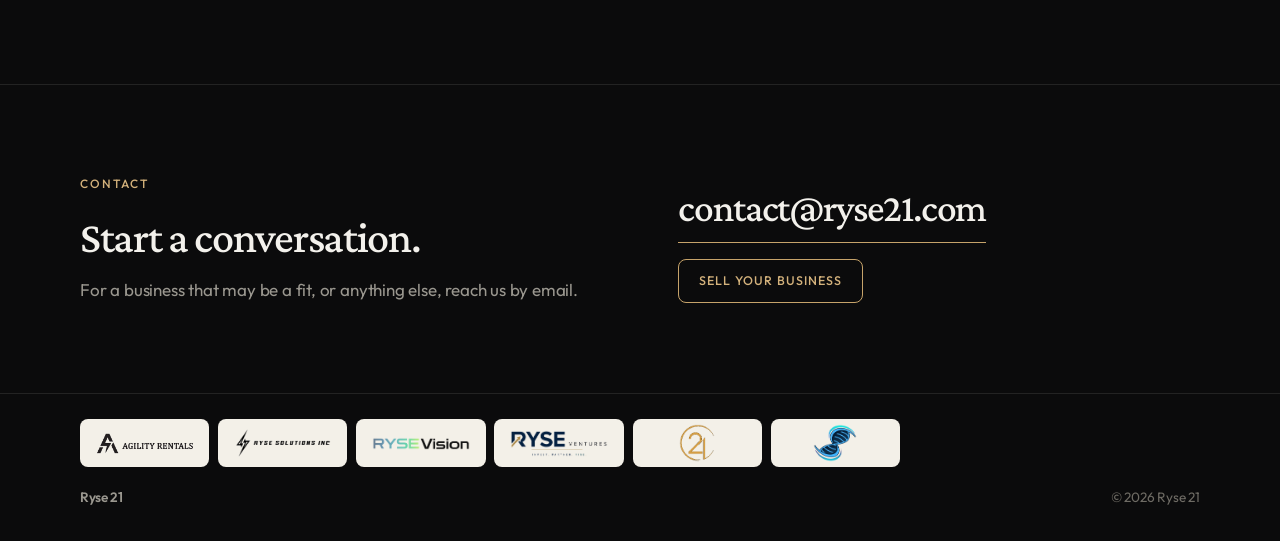
==== commit d736cac8: "Portfolio wording in intro" ====
--- a/index.html
+++ b/index.html
@@ -3,16 +3,16 @@
 <head>
   <meta charset="utf-8">
   <meta name="viewport" content="width=device-width, initial-scale=1">
-  <meta name="description" content="Ryse 21 owns and manages cash-flowing small businesses. We're always open to opportunities we can run remotely and hold for the long term.">
+  <meta name="description" content="Ryse 21 owns and manages a portfolio of small businesses. We're always open to opportunities we can run remotely and hold for the long term.">
   <link rel="canonical" href="https://ryse21.com/">
   <meta property="og:title" content="Ryse 21">
-  <meta property="og:description" content="Ryse 21 owns and manages cash-flowing small businesses. We're always open to opportunities we can run remotely and hold for the long term.">
+  <meta property="og:description" content="Ryse 21 owns and manages a portfolio of small businesses. We're always open to opportunities we can run remotely and hold for the long term.">
   <meta property="og:url" content="https://ryse21.com/">
   <meta property="og:type" content="website">
   <meta property="og:site_name" content="Ryse 21">
   <meta name="twitter:card" content="summary">
   <meta name="twitter:title" content="Ryse 21">
-  <meta name="twitter:description" content="Ryse 21 owns and manages cash-flowing small businesses. We're always open to opportunities we can run remotely and hold for the long term.">
+  <meta name="twitter:description" content="Ryse 21 owns and manages a portfolio of small businesses. We're always open to opportunities we can run remotely and hold for the long term.">
   <title>Ryse 21</title>
   <link rel="icon" type="image/svg+xml" href="favicon.svg?v=2">
   <link rel="icon" type="image/png" sizes="32x32" href="favicon-32.png?v=2">
@@ -55,7 +55,7 @@
         </div>
         <div class="about-copy">
           <p>
-            Ryse 21 owns and manages cash-flowing small businesses. We're always open to opportunities we can run remotely and hold for the long term.
+            Ryse 21 owns and manages a portfolio of small businesses. We're always open to opportunities we can run remotely and hold for the long term.
           </p>
           <p>
             Ryse 21 owns and manages a portfolio of businesses spanning
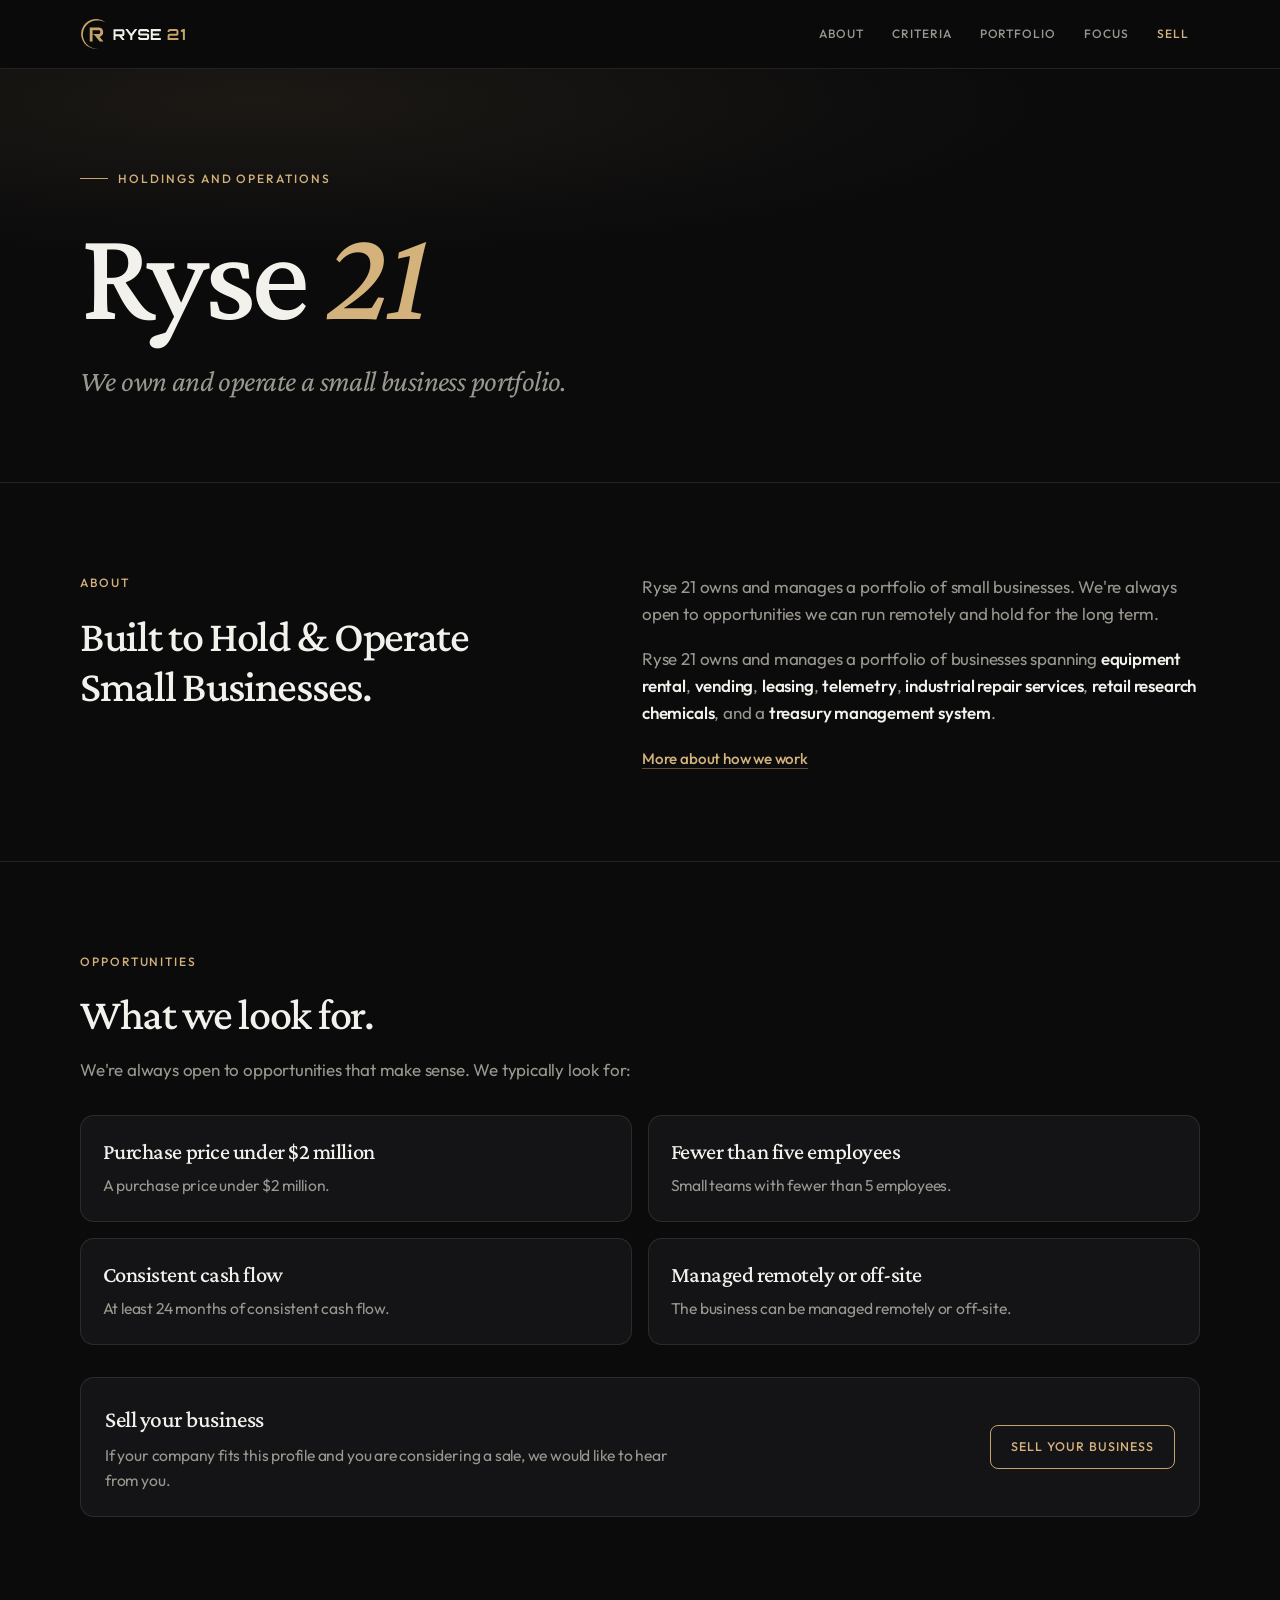
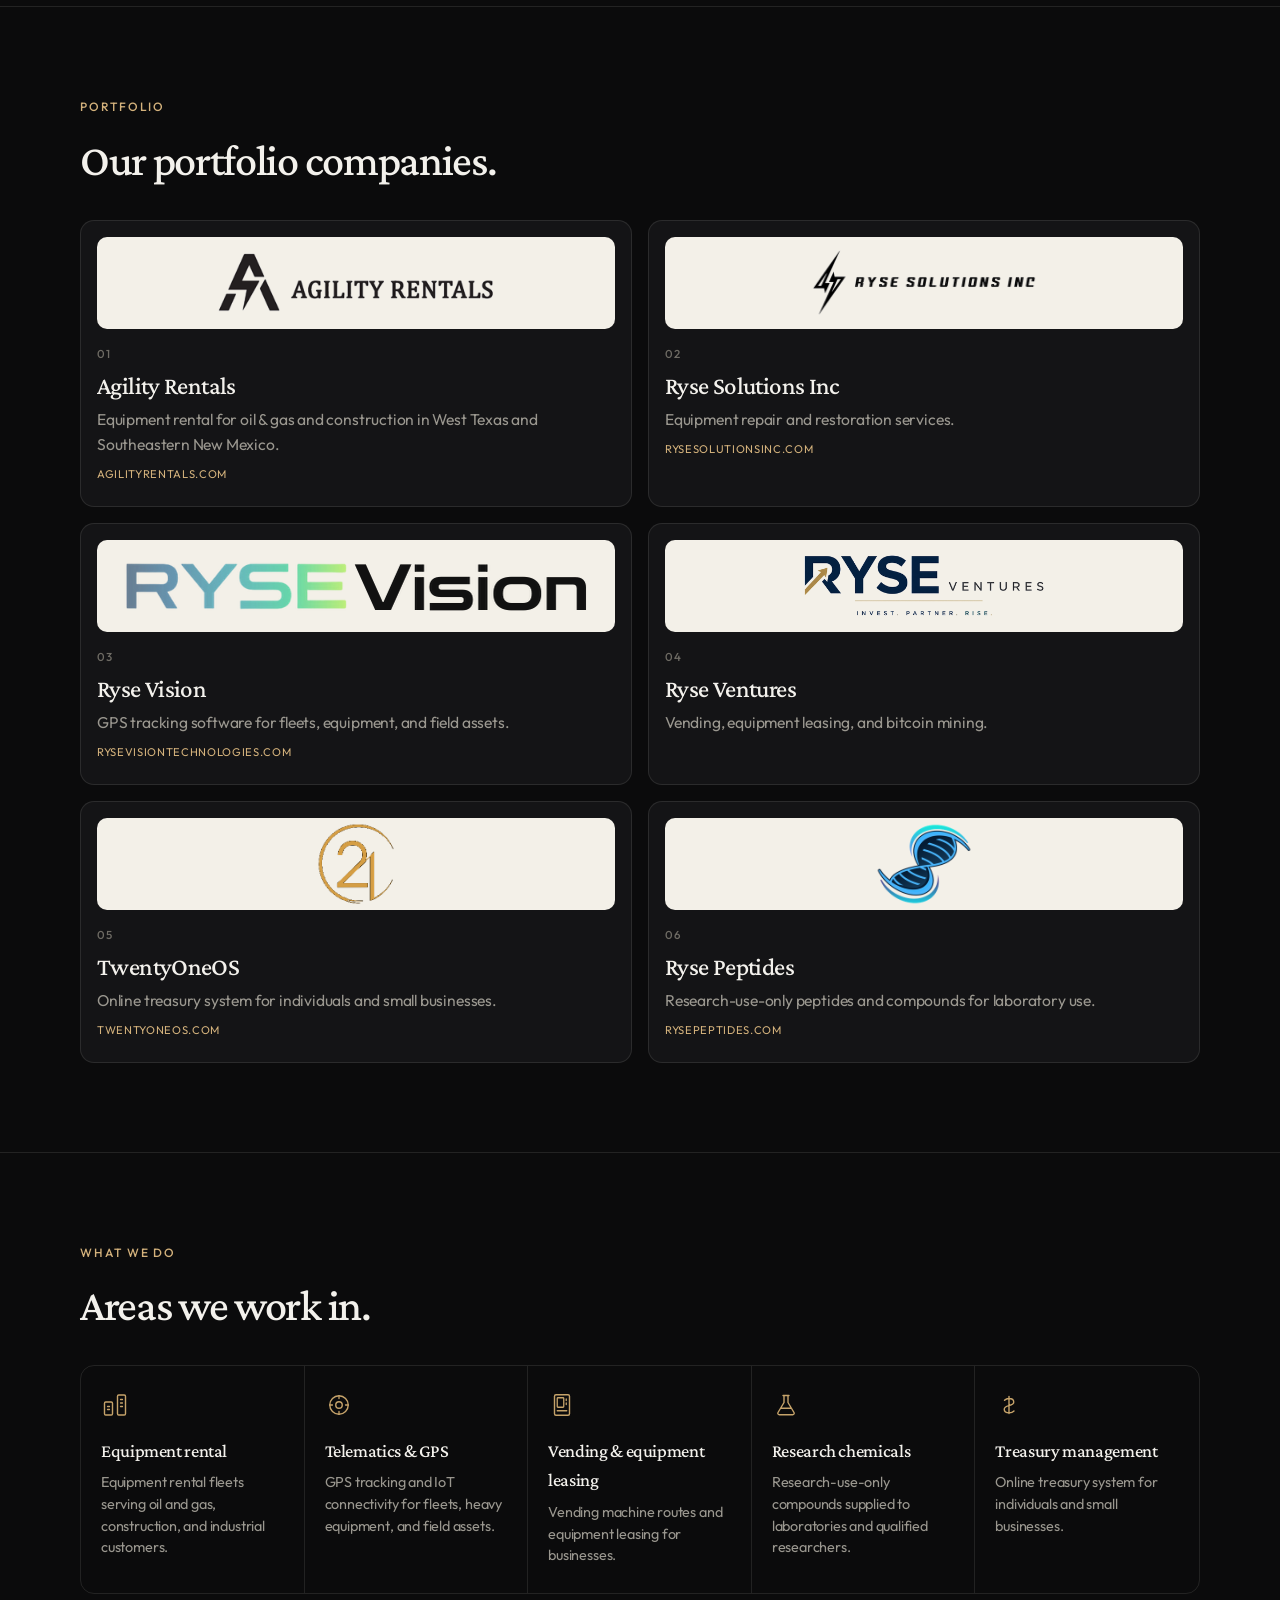
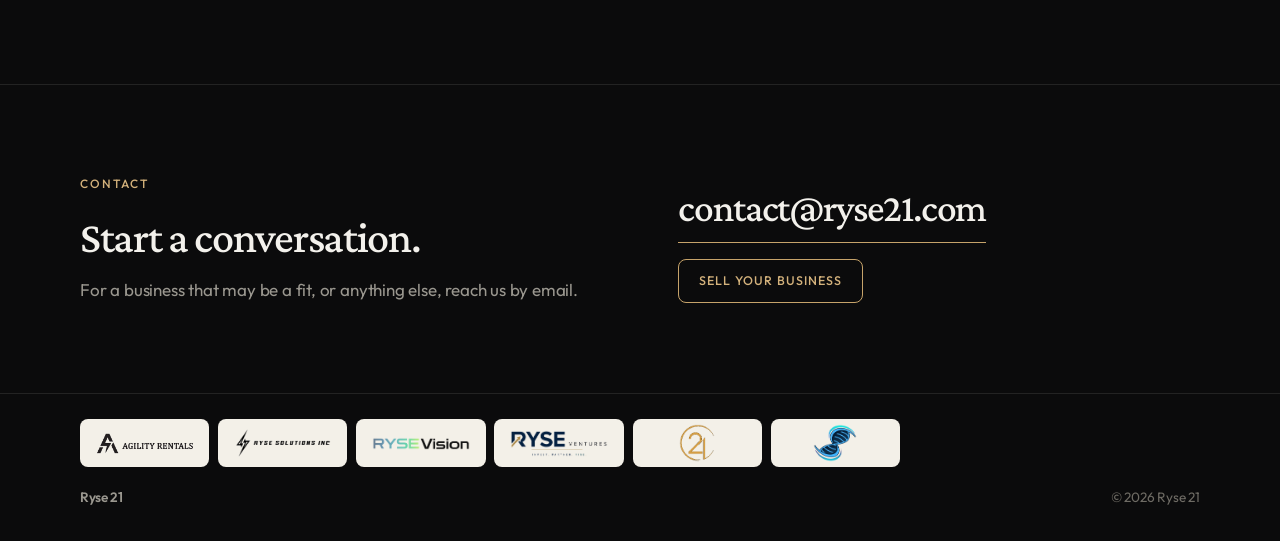
==== commit 88ed5db3: "Add vending and leasing" ====
--- a/index.html
+++ b/index.html
@@ -59,7 +59,7 @@
           </p>
           <p>
             Ryse 21 owns and manages a portfolio of businesses spanning
-            <strong>equipment rental</strong>, <strong>telemetry</strong>, <strong>industrial repair services</strong>, <strong>retail research chemicals</strong>, and a <strong>treasury management system</strong>.
+            <strong>equipment rental</strong>, <strong>vending</strong>, <strong>leasing</strong>, <strong>telemetry</strong>, <strong>industrial repair services</strong>, <strong>retail research chemicals</strong>, and a <strong>treasury management system</strong>.
           </p>
           <p><a class="text-link" href="about.html">More about how we work</a></p>
         </div>
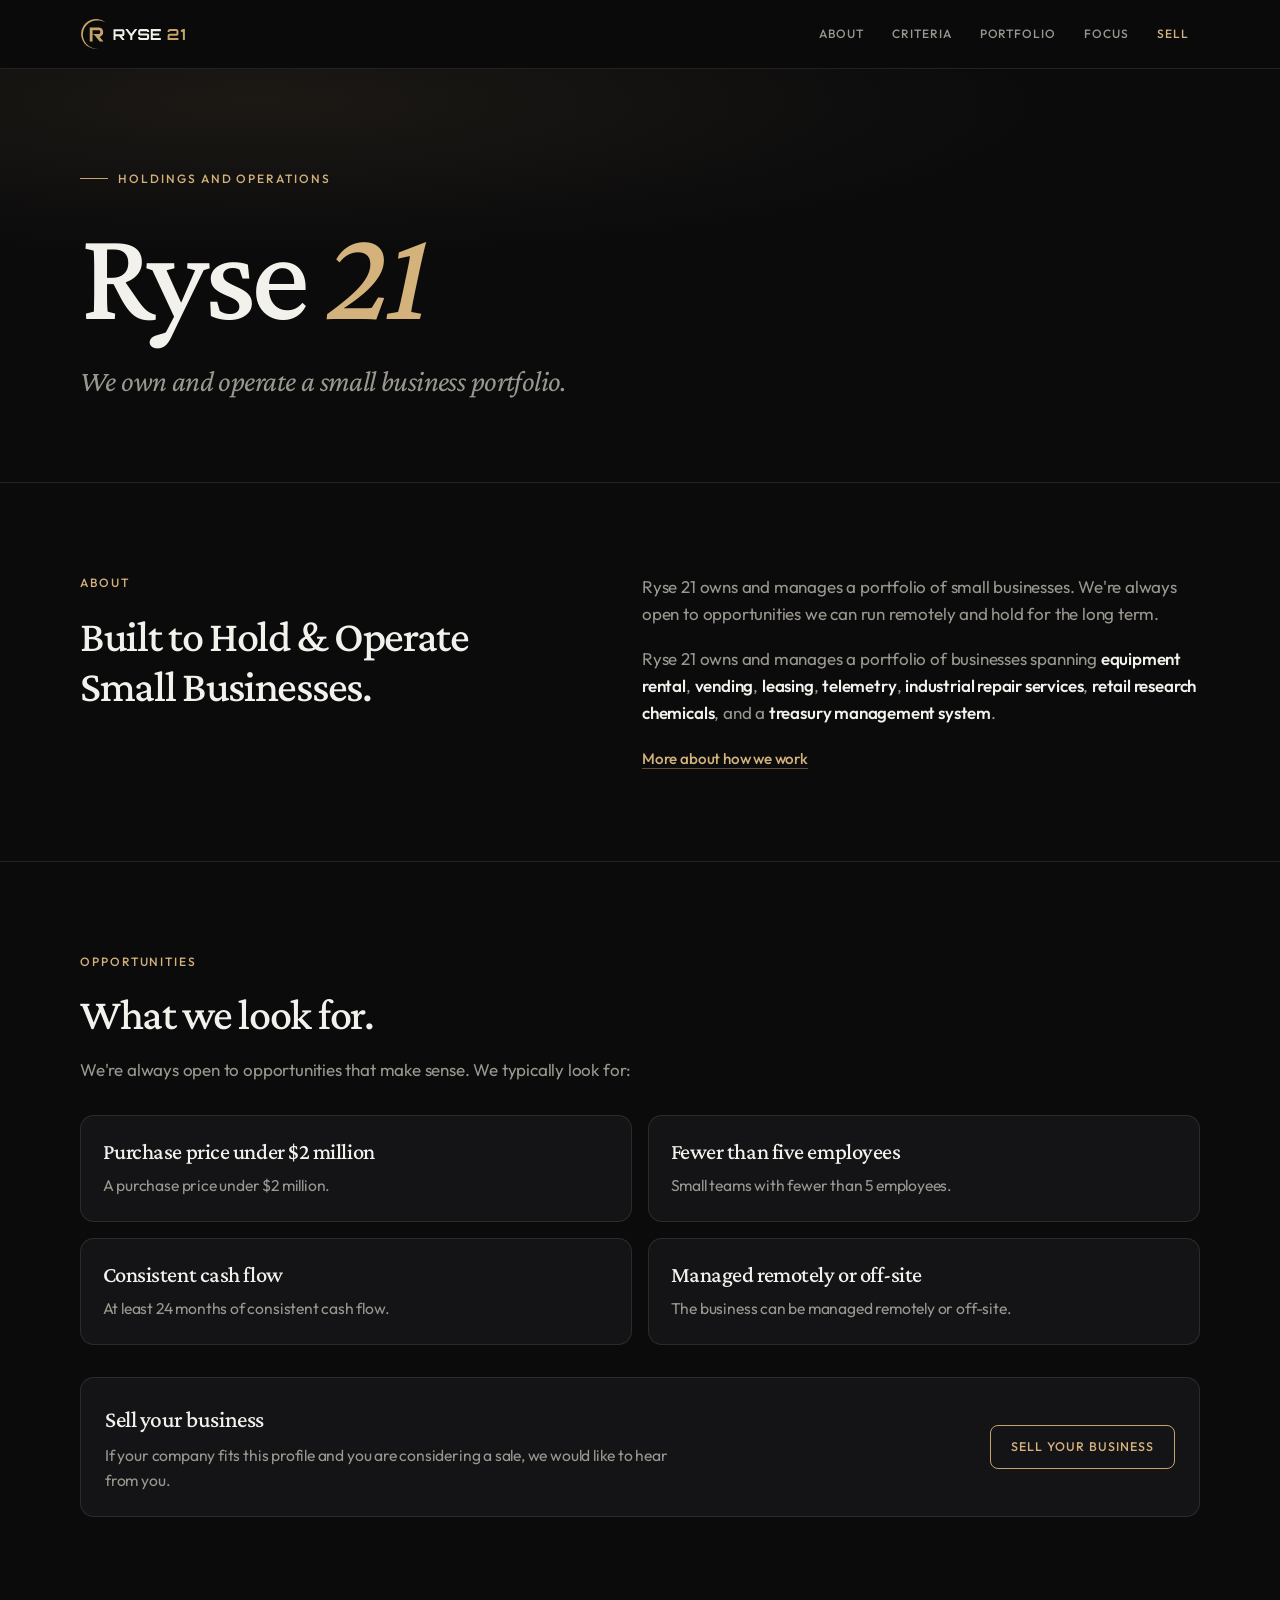
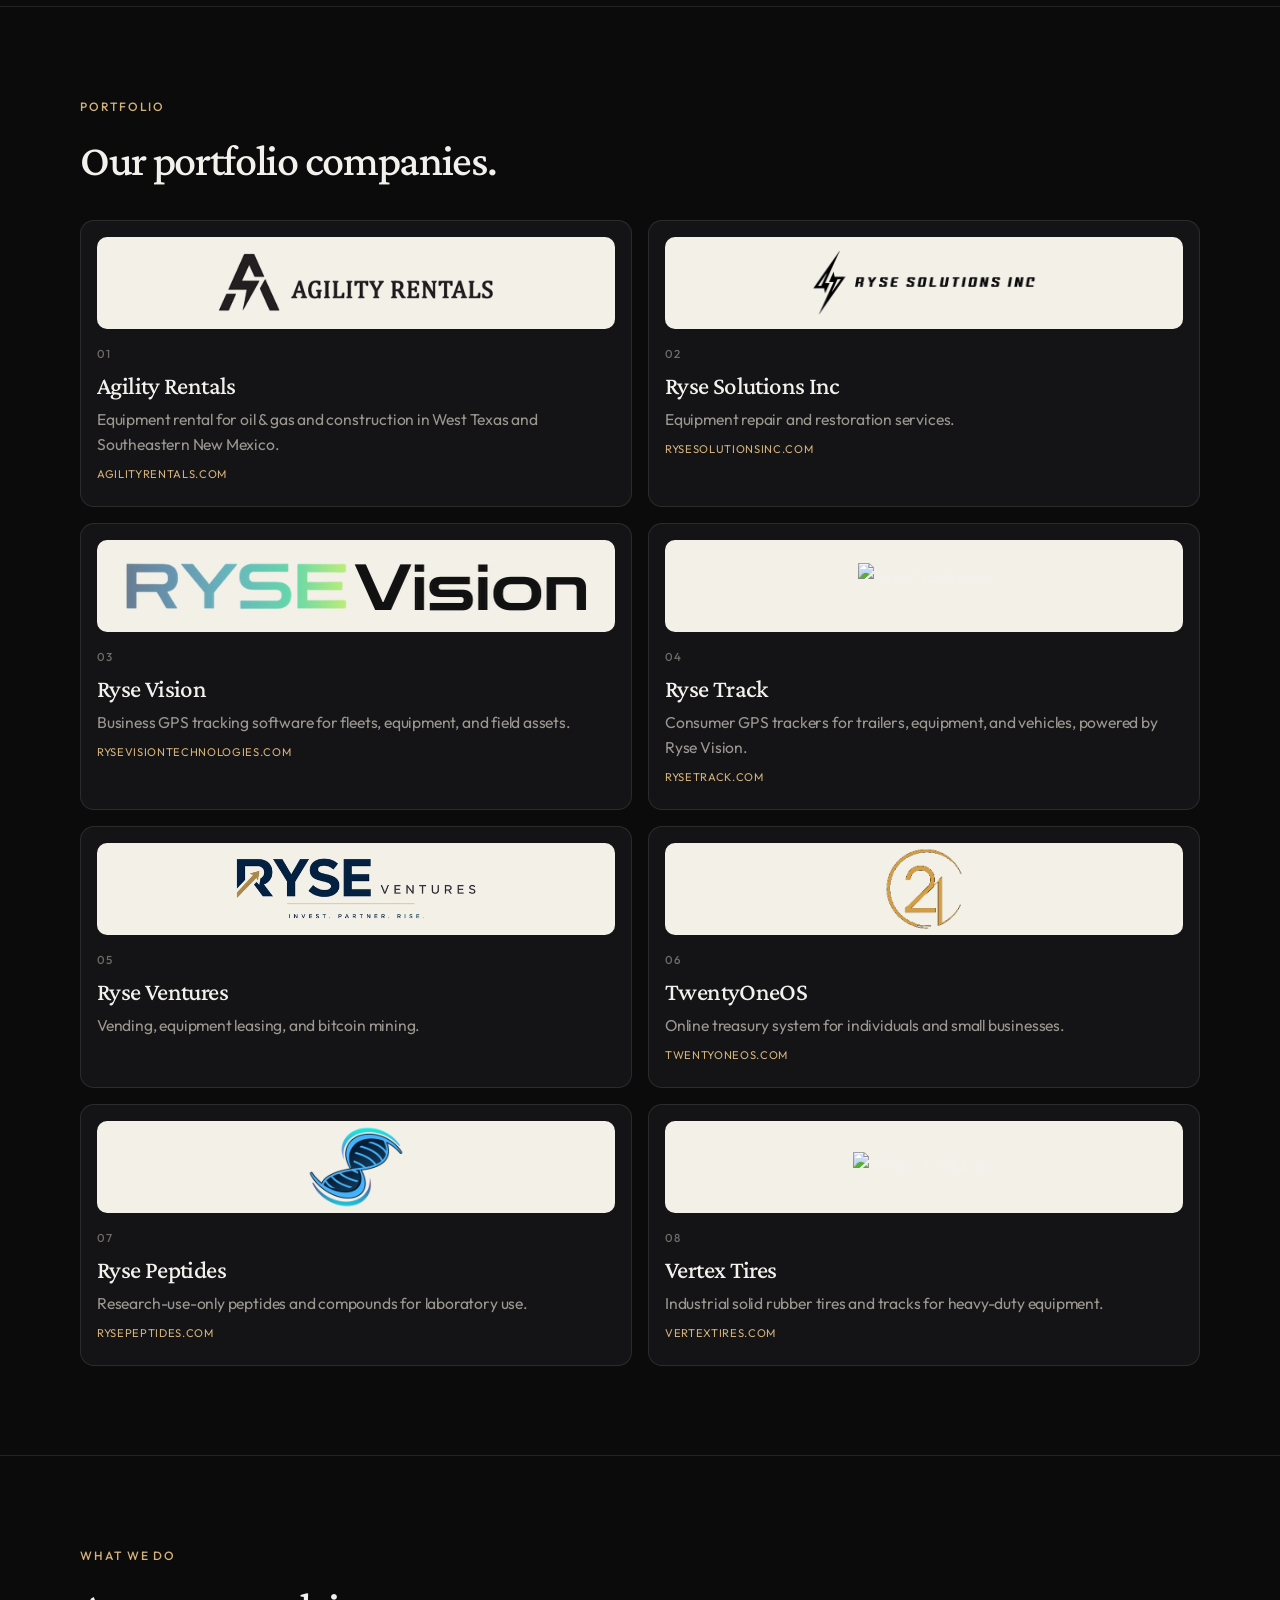
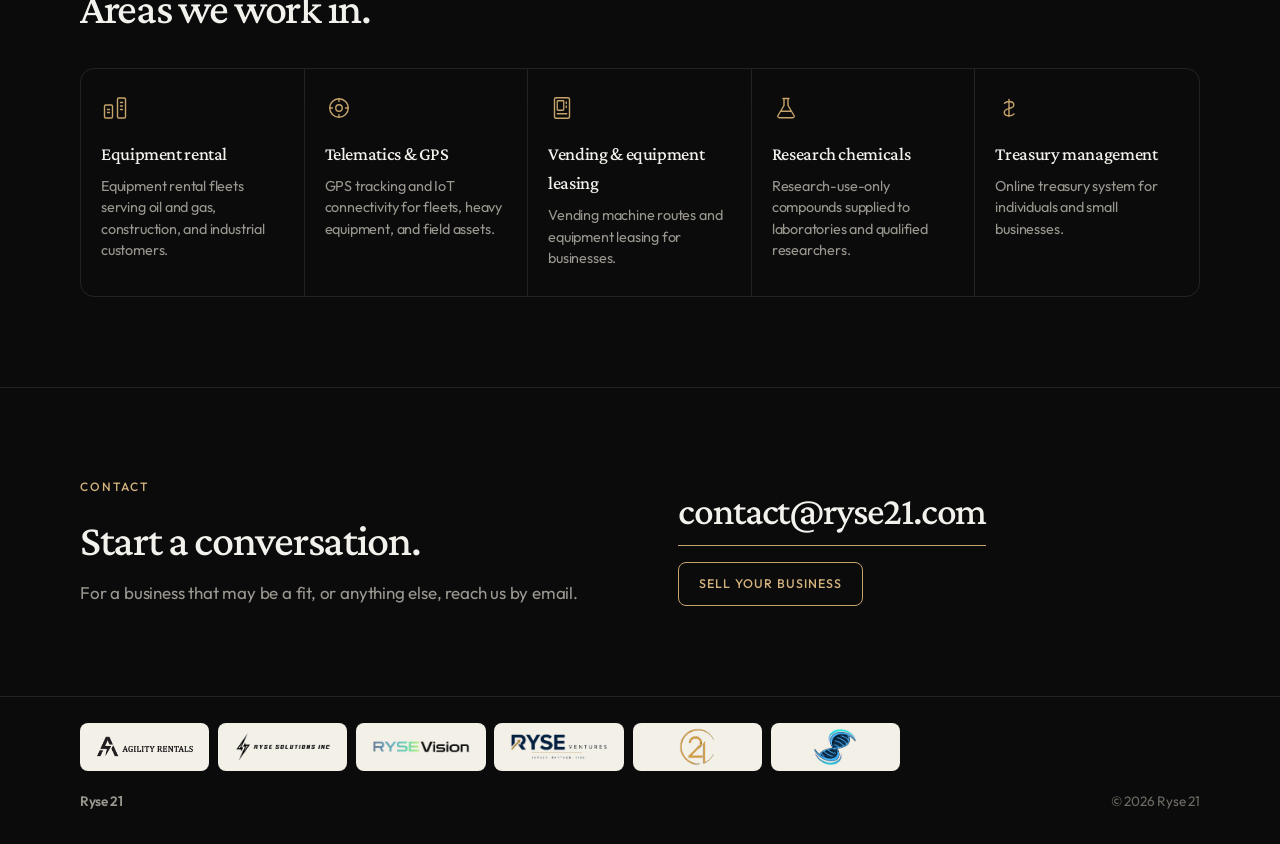
==== commit bfd967c0: "Add Ryse Track and Vertex Tires" ====
--- a/index.html
+++ b/index.html
@@ -142,17 +142,29 @@
             <div class="card-body">
               <span class="card-index">03</span>
               <h3>Ryse Vision</h3>
-              <p>GPS tracking software for fleets, equipment, and field assets.</p>
+              <p>Business GPS tracking software for fleets, equipment, and field assets.</p>
               <span class="card-link">rysevisiontechnologies.com</span>
             </div>
           </a>
 
+          <a class="card" href="https://rysetrack.com" rel="noopener noreferrer">
+            <div class="card-logo">
+              <img src="logos/ryse-track.png" alt="Ryse Track logo" width="480" height="166">
+            </div>
+            <div class="card-body">
+              <span class="card-index">04</span>
+              <h3>Ryse Track</h3>
+              <p>Consumer GPS trackers for trailers, equipment, and vehicles, powered by Ryse Vision.</p>
+              <span class="card-link">rysetrack.com</span>
+            </div>
+          </a>
+
           <article class="card">
             <div class="card-logo">
               <img src="logos/ryse-ventures.png" alt="Ryse Ventures logo" width="480" height="146">
             </div>
             <div class="card-body">
-              <span class="card-index">04</span>
+              <span class="card-index">05</span>
               <h3>Ryse Ventures</h3>
               <p>Vending, equipment leasing, and bitcoin mining.</p>
             </div>
@@ -163,7 +175,7 @@
               <img class="logo-square" src="logos/twentyoneos.png" alt="TwentyOneOS logo" width="189" height="200">
             </div>
             <div class="card-body">
-              <span class="card-index">05</span>
+              <span class="card-index">06</span>
               <h3>TwentyOneOS</h3>
               <p>Online treasury system for individuals and small businesses.</p>
               <span class="card-link">twentyoneos.com</span>
@@ -175,10 +187,22 @@
               <img class="logo-square" src="logos/ryse-peptides.png" alt="Ryse Peptides logo" width="230" height="200">
             </div>
             <div class="card-body">
-              <span class="card-index">06</span>
+              <span class="card-index">07</span>
               <h3>Ryse Peptides</h3>
               <p>Research-use-only peptides and compounds for laboratory use.</p>
               <span class="card-link">rysepeptides.com</span>
+            </div>
+          </a>
+
+          <a class="card" href="https://vertextires.com" rel="noopener noreferrer">
+            <div class="card-logo">
+              <img src="logos/vertex-tires.png" alt="Vertex Tires logo" width="480" height="99">
+            </div>
+            <div class="card-body">
+              <span class="card-index">08</span>
+              <h3>Vertex Tires</h3>
+              <p>Industrial solid rubber tires and tracks for heavy-duty equipment.</p>
+              <span class="card-link">vertextires.com</span>
             </div>
           </a>
         </div>
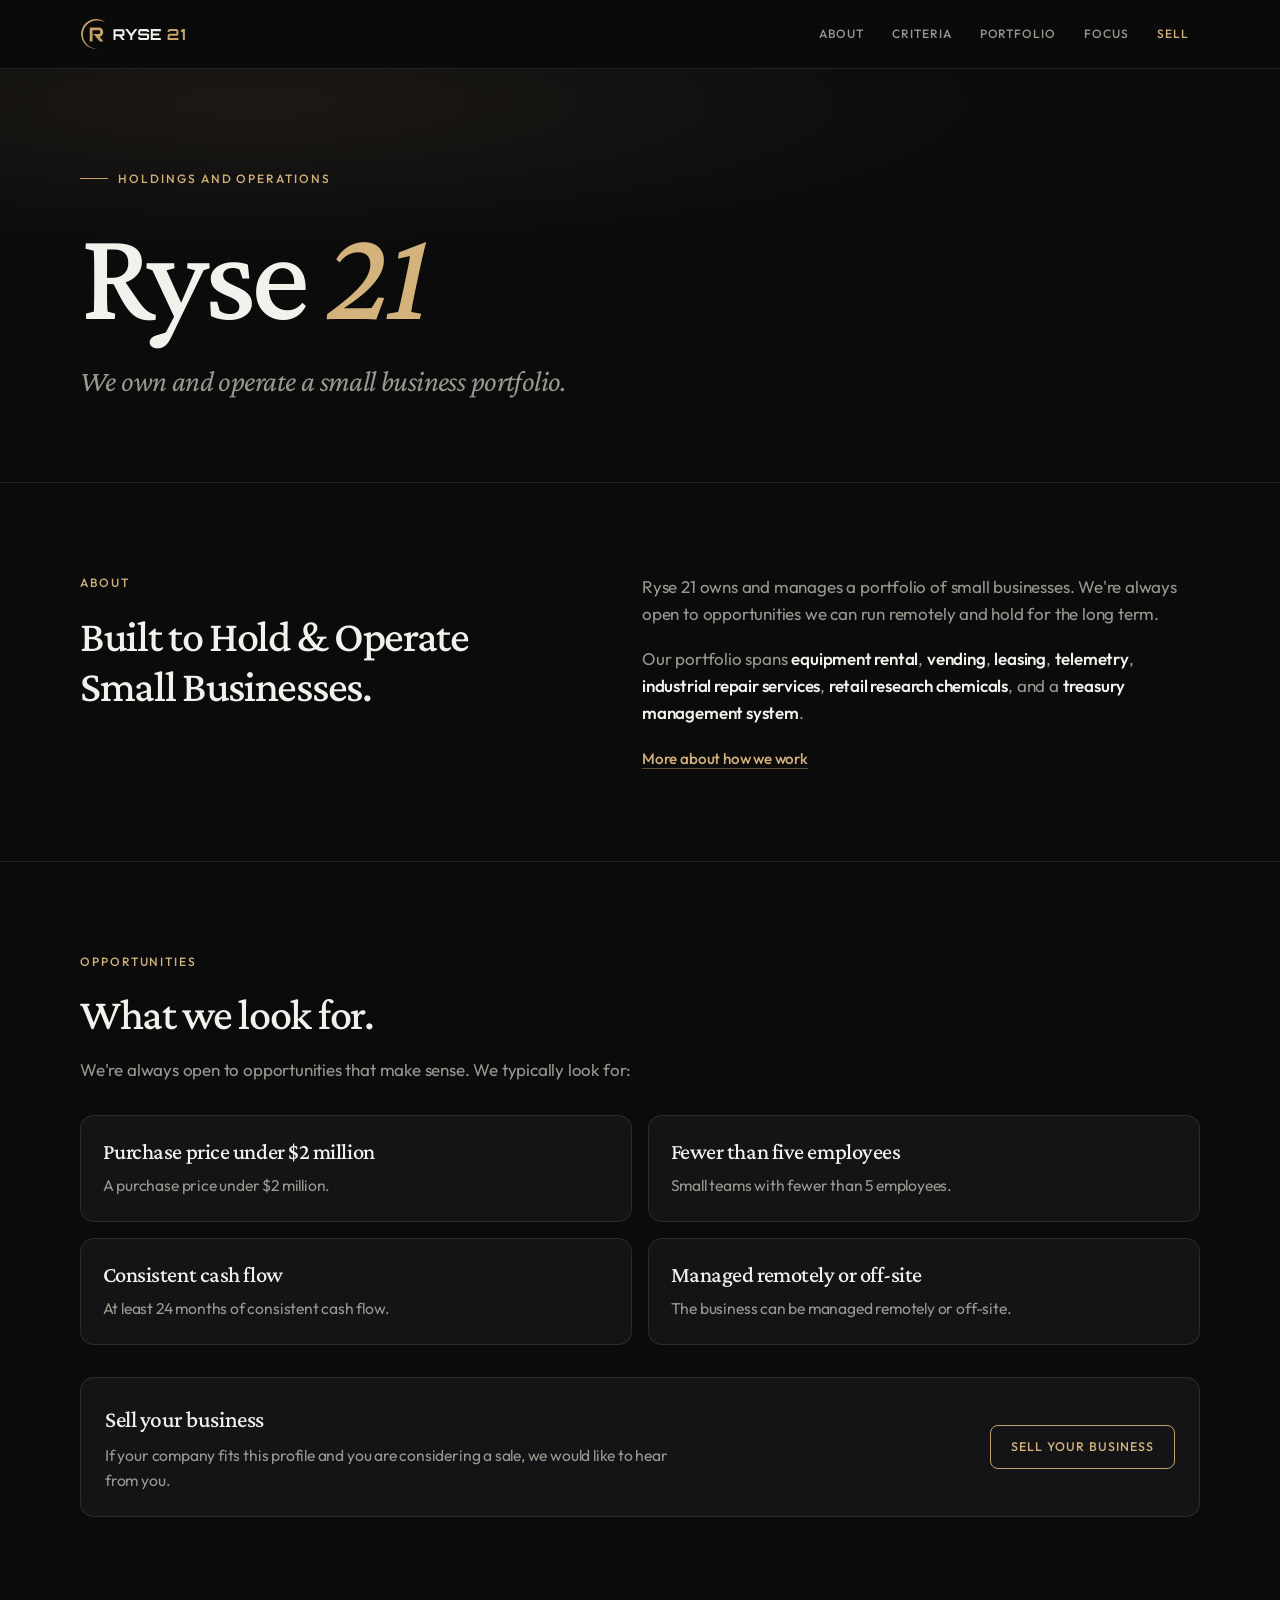
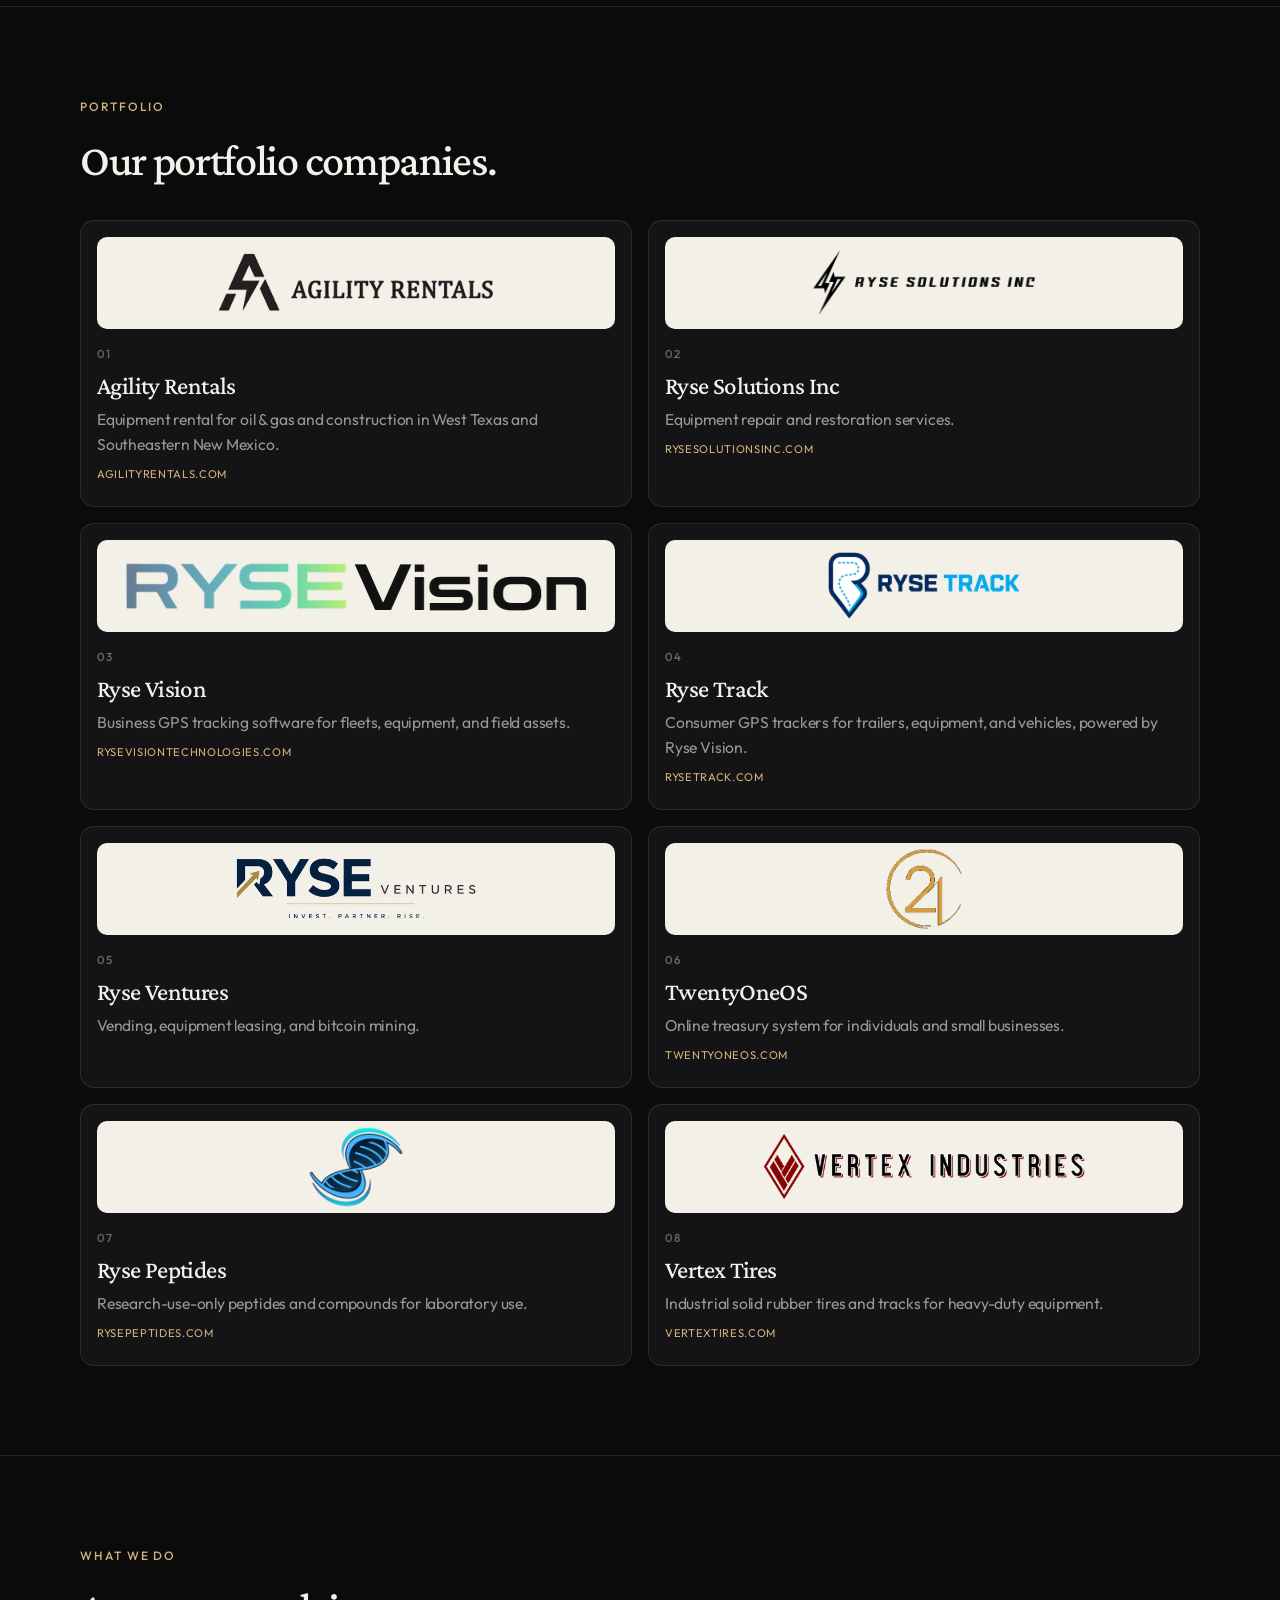
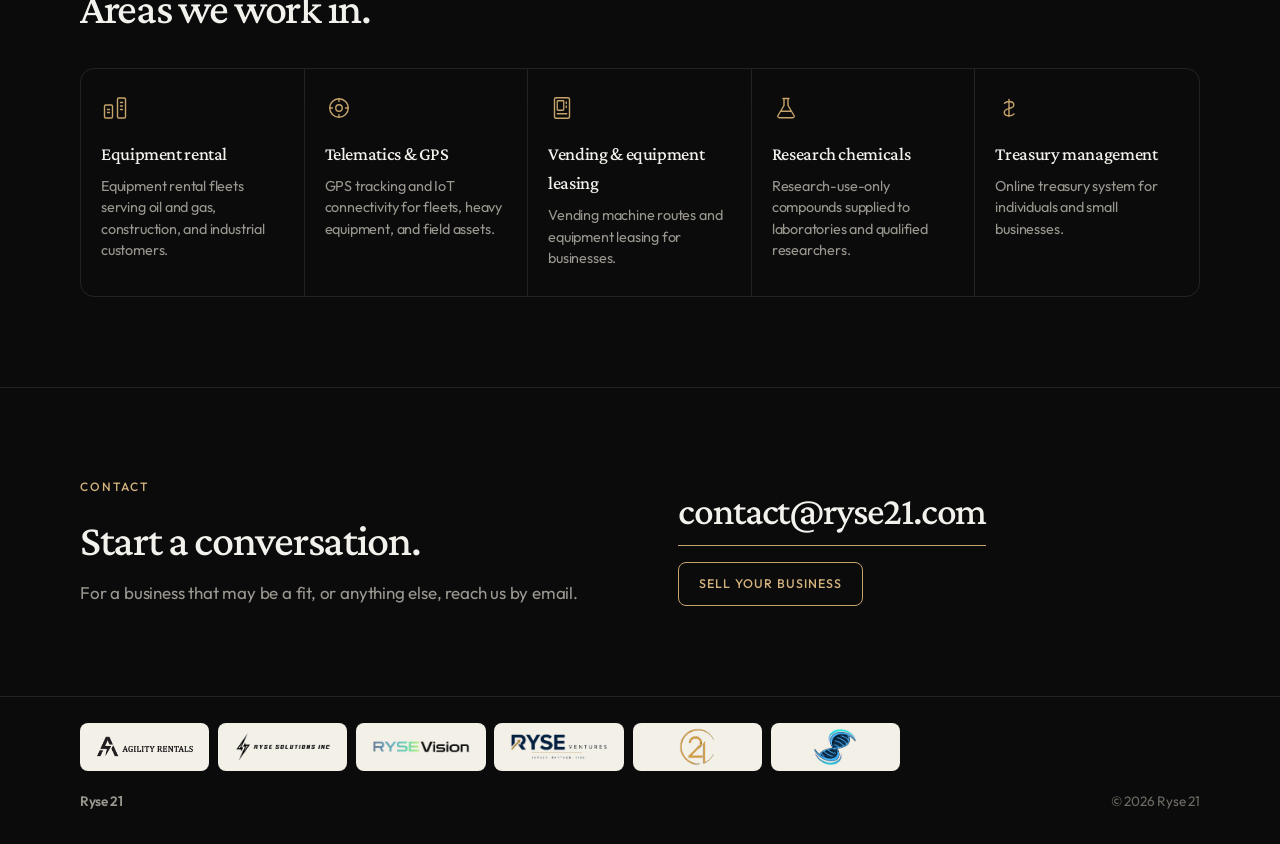
==== commit 557cd8ab: "Our portfolio spans wording" ====
--- a/index.html
+++ b/index.html
@@ -58,7 +58,7 @@
             Ryse 21 owns and manages a portfolio of small businesses. We're always open to opportunities we can run remotely and hold for the long term.
           </p>
           <p>
-            Ryse 21 owns and manages a portfolio of businesses spanning
+            Our portfolio spans
             <strong>equipment rental</strong>, <strong>vending</strong>, <strong>leasing</strong>, <strong>telemetry</strong>, <strong>industrial repair services</strong>, <strong>retail research chemicals</strong>, and a <strong>treasury management system</strong>.
           </p>
           <p><a class="text-link" href="about.html">More about how we work</a></p>
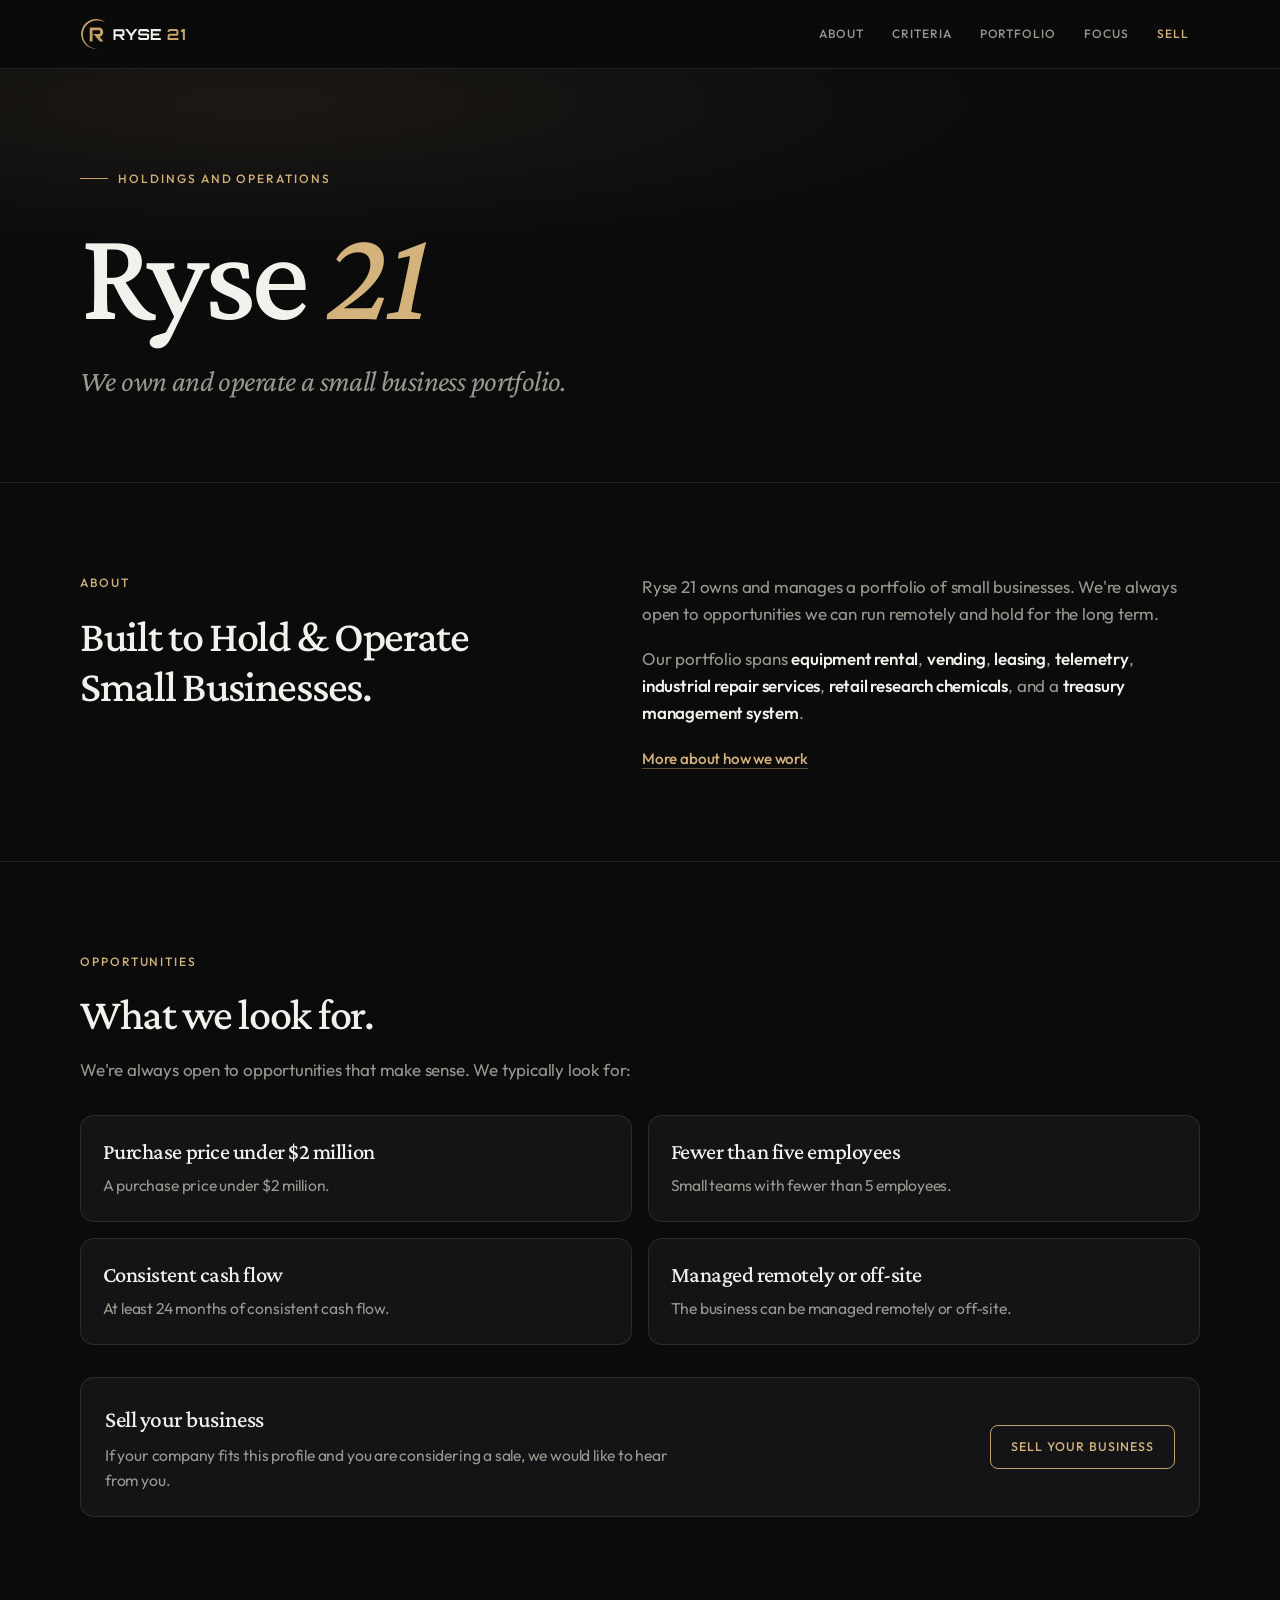
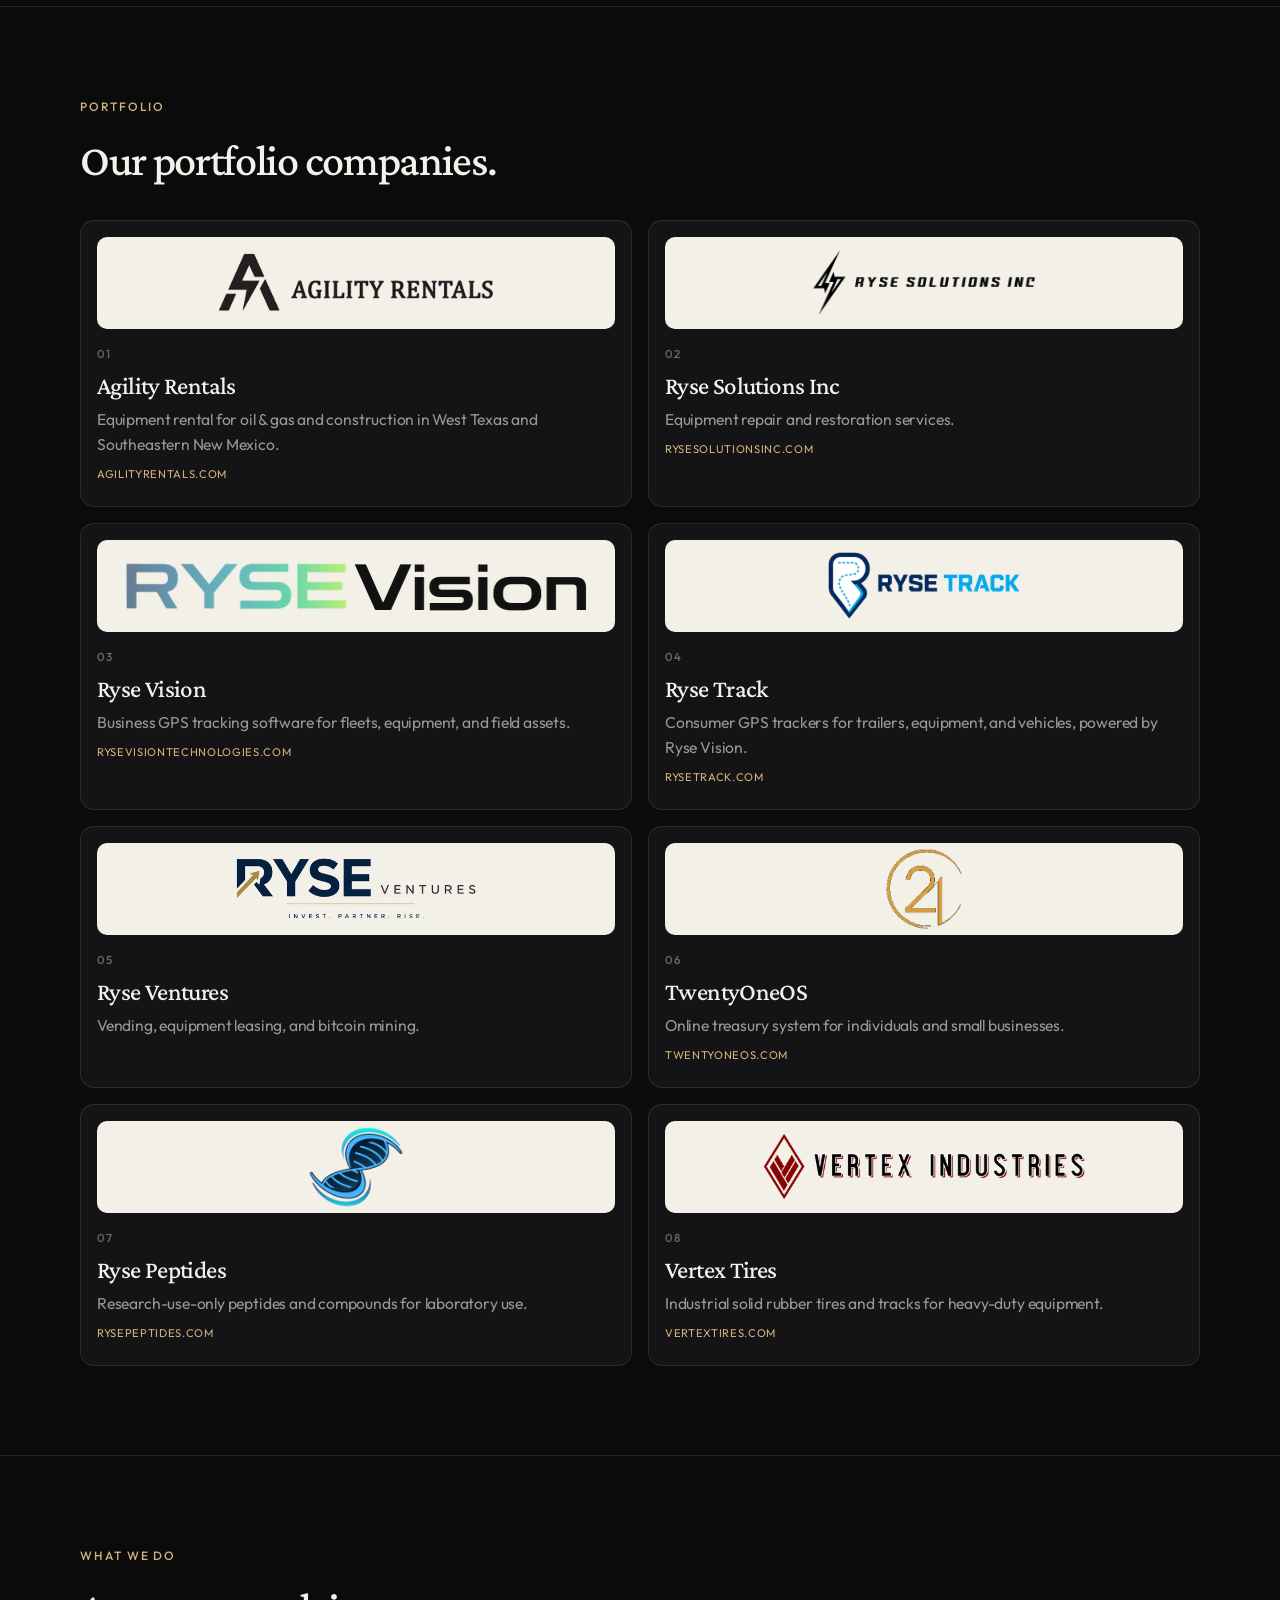
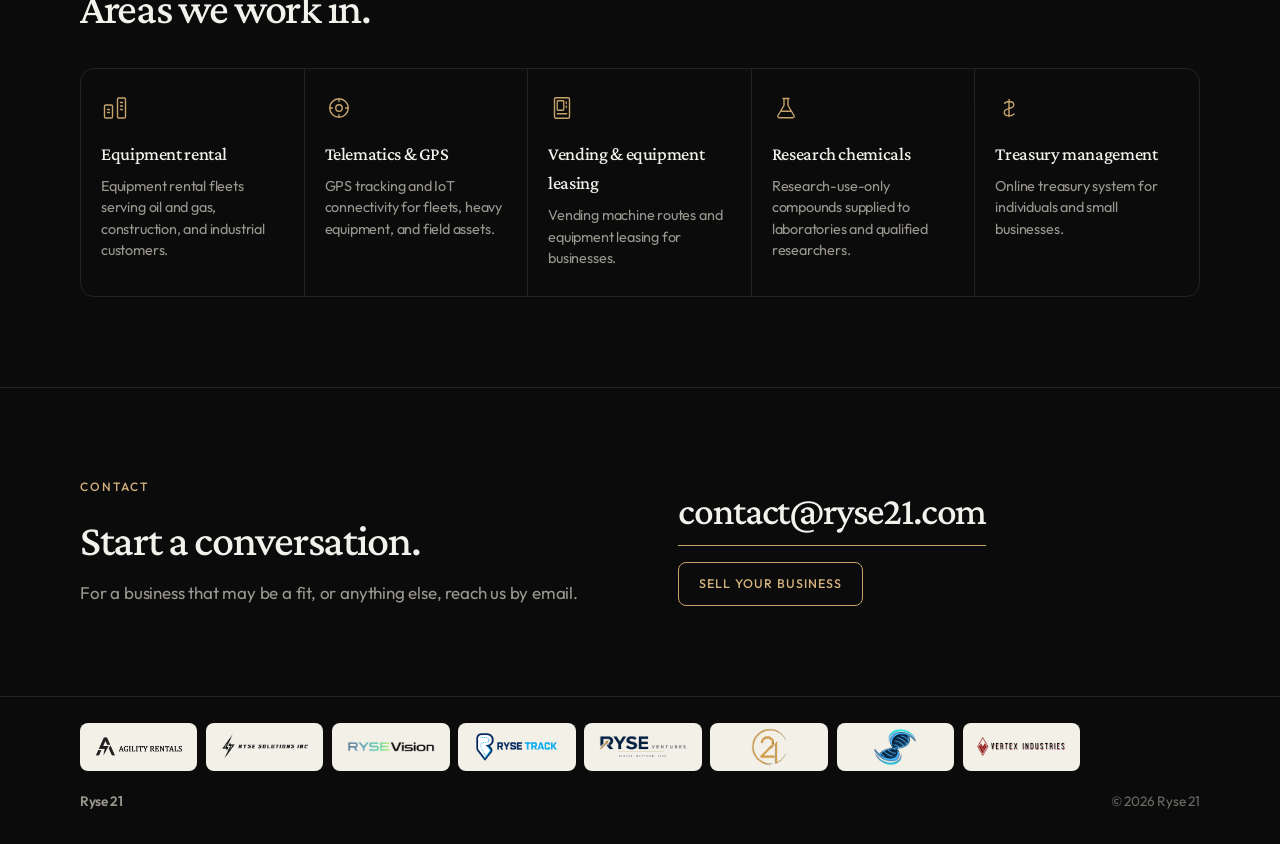
==== commit bb95b47e: "Add Ryse Track and Vertex to footer logos" ====
--- a/index.html
+++ b/index.html
@@ -285,9 +285,11 @@
         <span class="footer-logo-tile"><img src="logos/agility-rentals.png" alt="Agility Rentals" width="350" height="83"></span>
         <span class="footer-logo-tile"><img src="logos/ryse-solutions.png" alt="Ryse Solutions Inc" width="480" height="138"></span>
         <span class="footer-logo-tile"><img src="logos/ryse-vision.png" alt="Ryse Vision" width="480" height="58"></span>
+        <span class="footer-logo-tile"><img src="logos/ryse-track.png" alt="Ryse Track" width="480" height="166"></span>
         <span class="footer-logo-tile"><img src="logos/ryse-ventures.png" alt="Ryse Ventures" width="480" height="146"></span>
         <span class="footer-logo-tile is-dark"><img class="logo-square" src="logos/twentyoneos.png" alt="TwentyOneOS" width="189" height="200"></span>
         <span class="footer-logo-tile is-dark"><img class="logo-square" src="logos/ryse-peptides.png" alt="Ryse Peptides" width="230" height="200"></span>
+        <span class="footer-logo-tile"><img src="logos/vertex-tires.png" alt="Vertex Tires" width="480" height="99"></span>
       </div>
       <div class="footer-inner">
         <span class="footer-brand">Ryse 21</span>
--- a/styles.css
+++ b/styles.css
@@ -768,8 +768,8 @@
 /* Footer: equal-size logo tiles */
 .footer-logos {
   display: grid;
-  grid-template-columns: repeat(6, minmax(0, 1fr));
-  max-width: 820px;
+  grid-template-columns: repeat(8, minmax(0, 1fr));
+  max-width: 1000px;
 }
 .footer-logo-tile,
 .footer-logo-tile.is-dark {
@@ -782,7 +782,7 @@
 }
 @media (max-width: 640px) {
   .footer-logos {
-    grid-template-columns: repeat(3, minmax(0, 1fr));
+    grid-template-columns: repeat(4, minmax(0, 1fr));
   }
 }
 
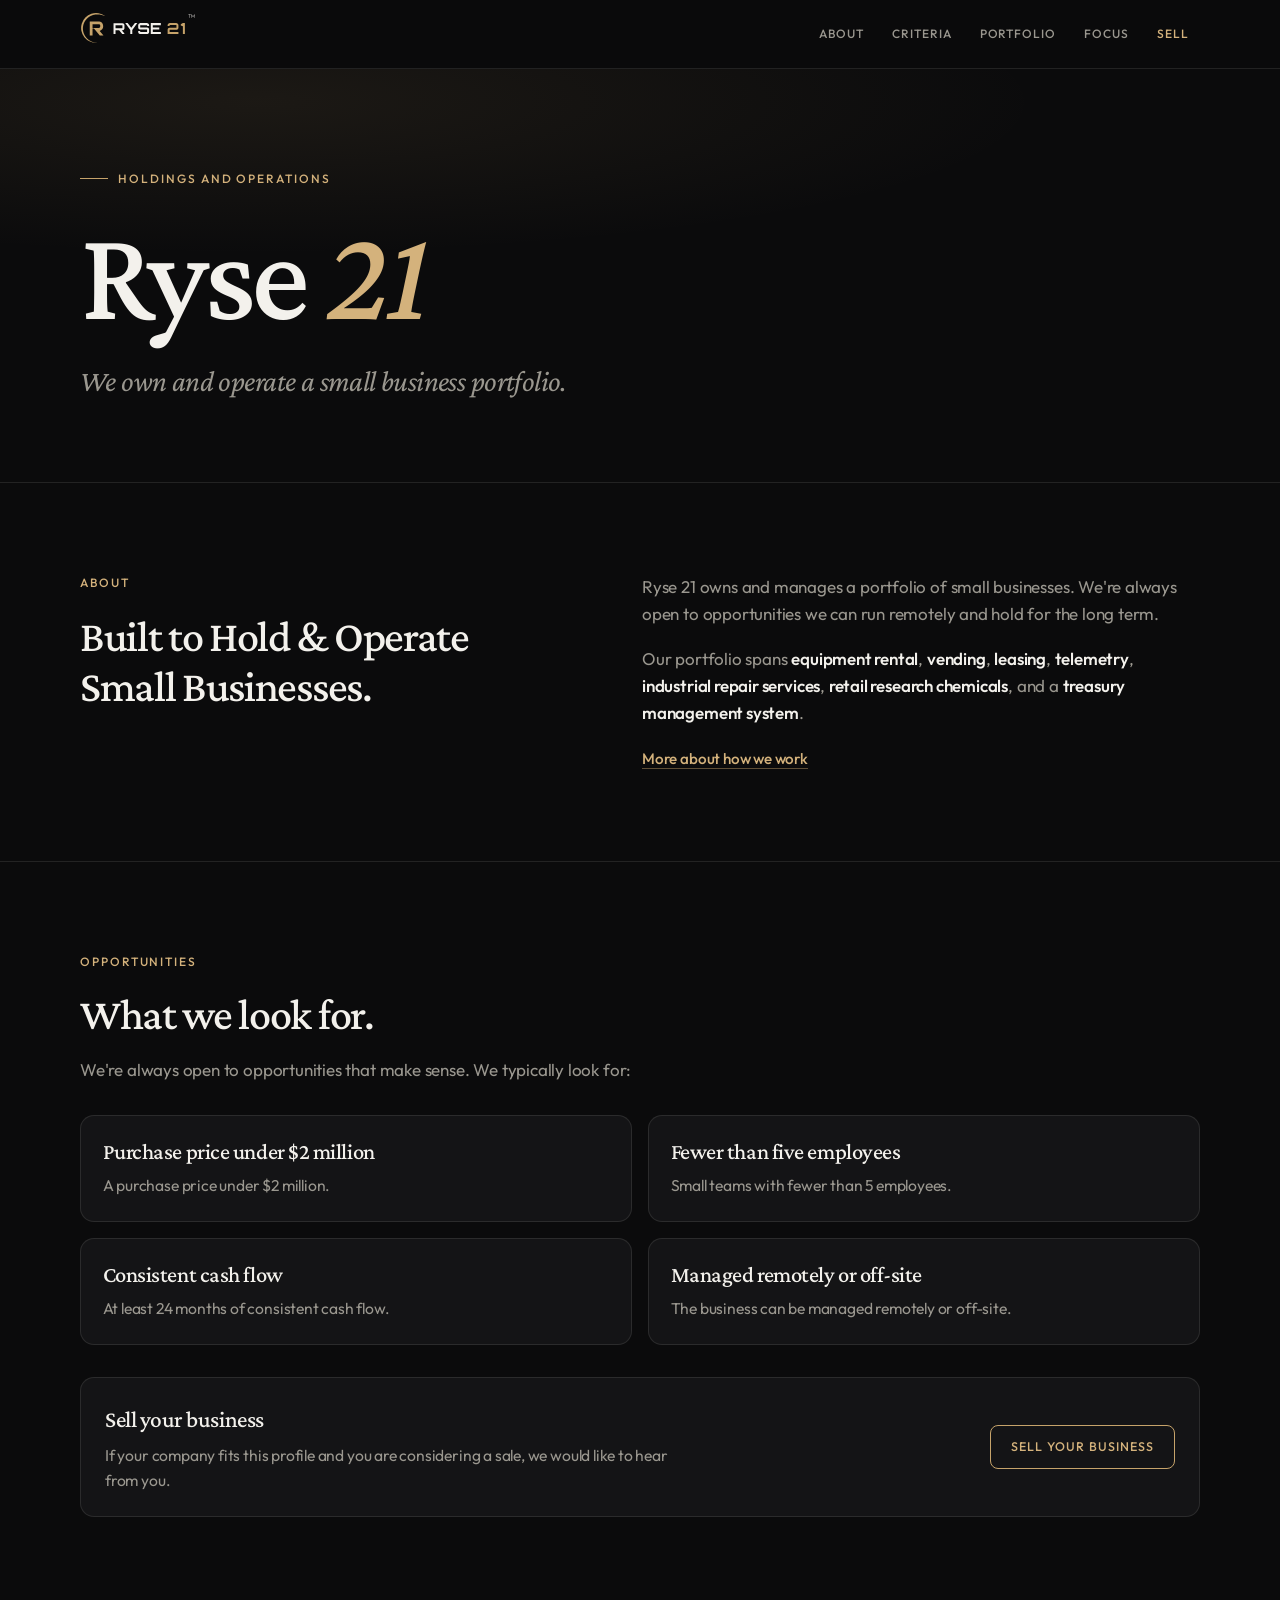
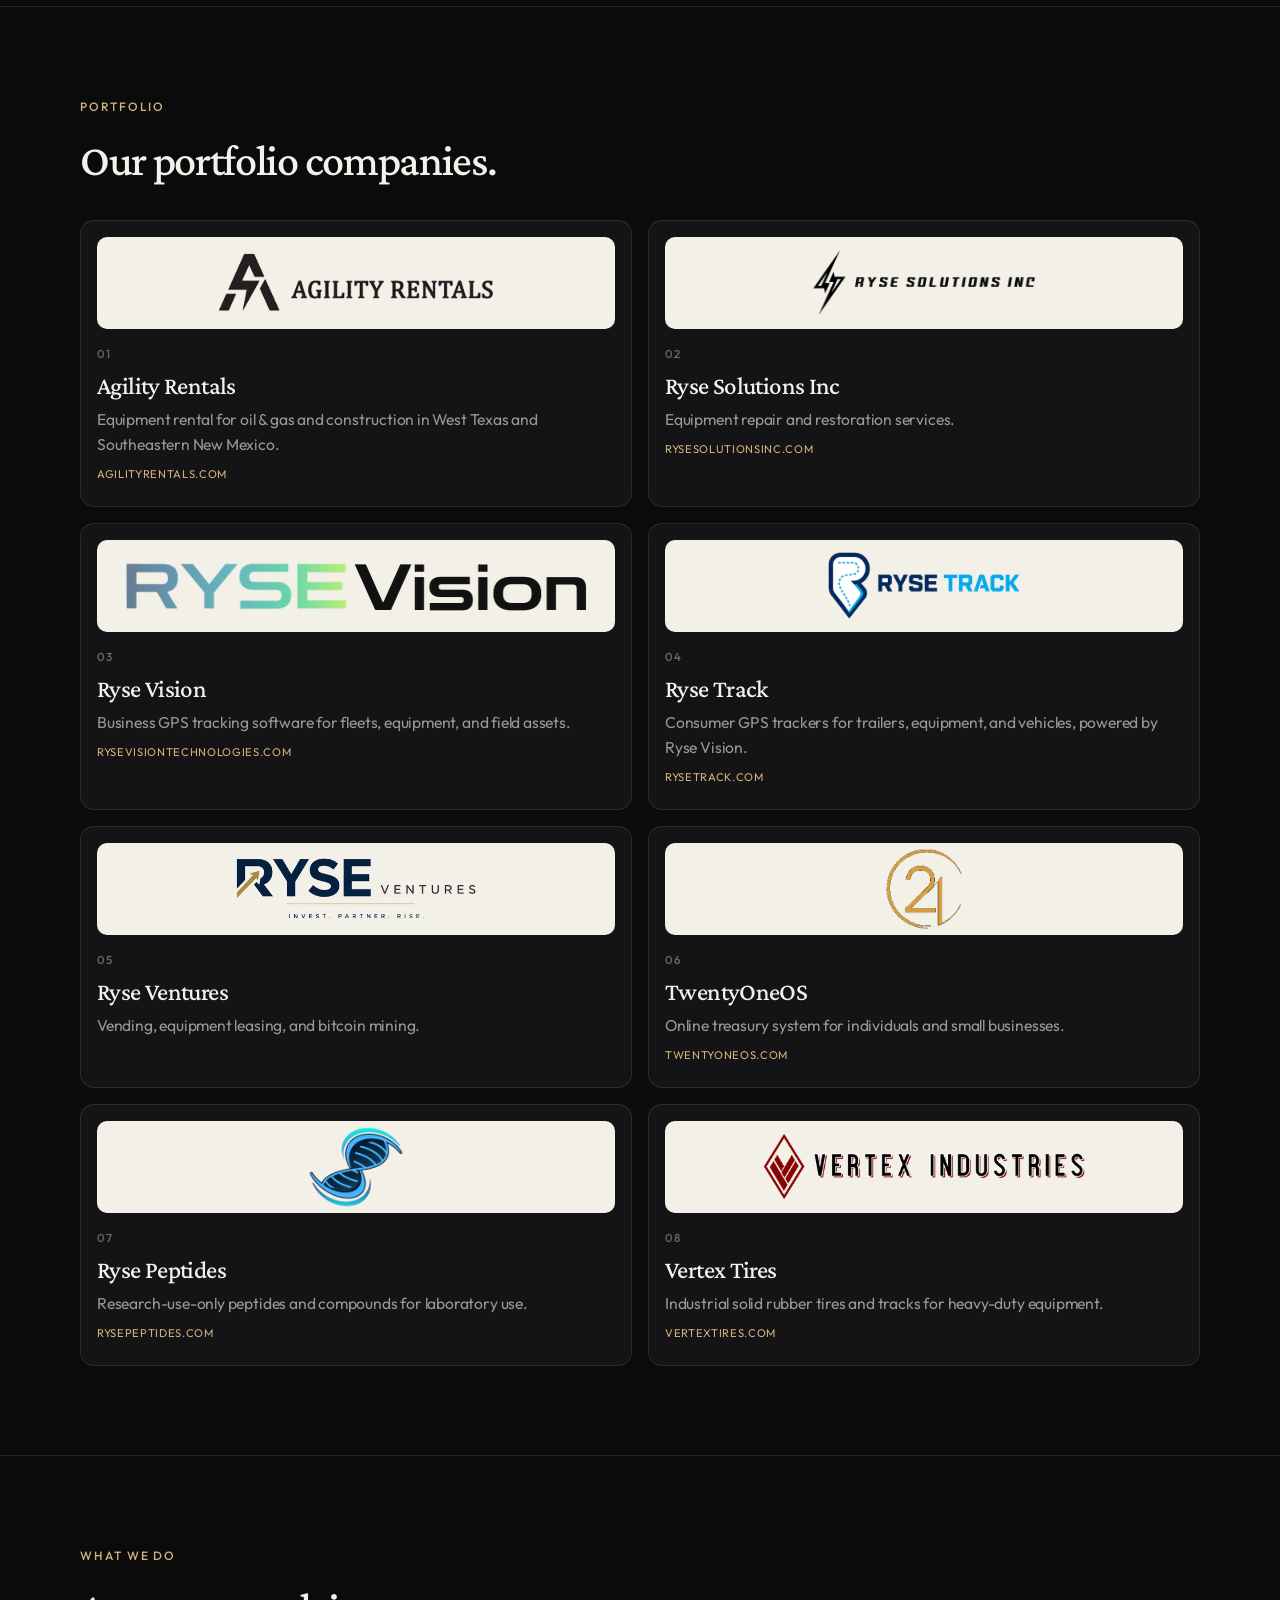
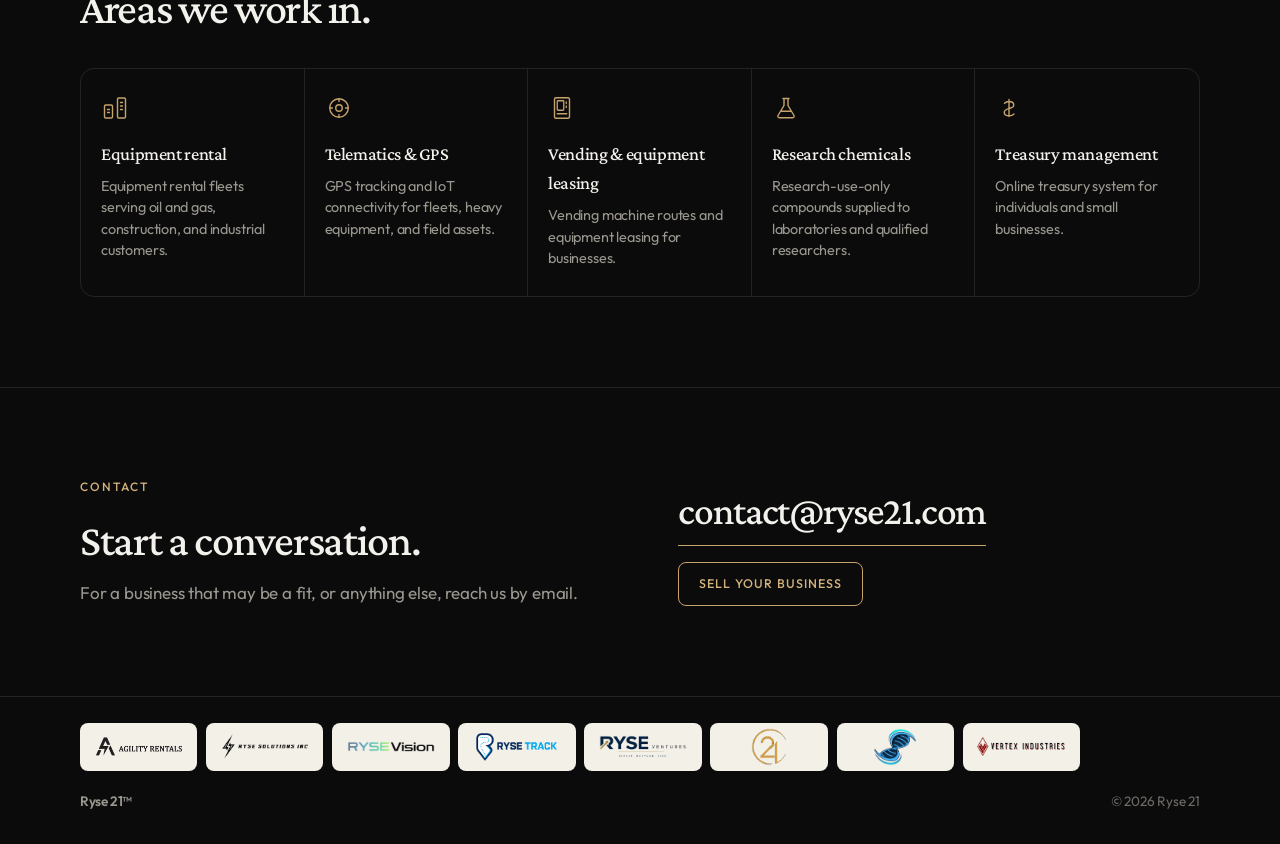
==== commit d9ec700e: "Add TM mark to Ryse 21 logo" ====
--- a/index.html
+++ b/index.html
@@ -17,13 +17,13 @@
   <link rel="icon" type="image/svg+xml" href="favicon.svg?v=2">
   <link rel="icon" type="image/png" sizes="32x32" href="favicon-32.png?v=2">
   <link rel="apple-touch-icon" sizes="180x180" href="apple-touch-icon.png?v=2">
-  <link rel="stylesheet" href="styles.css">
+  <link rel="stylesheet" href="styles.css?v=4">
 </head>
 <body>
   <header class="site-header">
     <div class="wrap header-inner">
       <a class="brand" href="#top" aria-label="Ryse 21 home">
-        <img class="brand-logo" src="logo.svg" alt="Ryse 21" width="106" height="32">
+        <img class="brand-logo" src="logo.svg" alt="Ryse 21" width="106" height="32"><sup class="tm" aria-hidden="true">&trade;</sup>
       </a>
       <button type="button" class="nav-toggle" aria-expanded="false" aria-controls="site-nav" aria-label="Open menu">
         <span class="nav-toggle-bars" aria-hidden="true"></span>
@@ -292,7 +292,7 @@
         <span class="footer-logo-tile"><img src="logos/vertex-tires.png" alt="Vertex Tires" width="480" height="99"></span>
       </div>
       <div class="footer-inner">
-        <span class="footer-brand">Ryse 21</span>
+        <span class="footer-brand">Ryse 21&trade;</span>
         <p>&copy; 2026 Ryse 21</p>
       </div>
     </div>
--- a/styles.css
+++ b/styles.css
@@ -959,3 +959,7 @@
     grid-template-columns: 1fr;
   }
 }
+
+/* trademark mark next to header logo */
+.brand { display:inline-flex; align-items:flex-start; }
+.brand .tm { font-size:10px; line-height:1; margin-left:2px; margin-top:1px; opacity:.75; color:inherit; }
